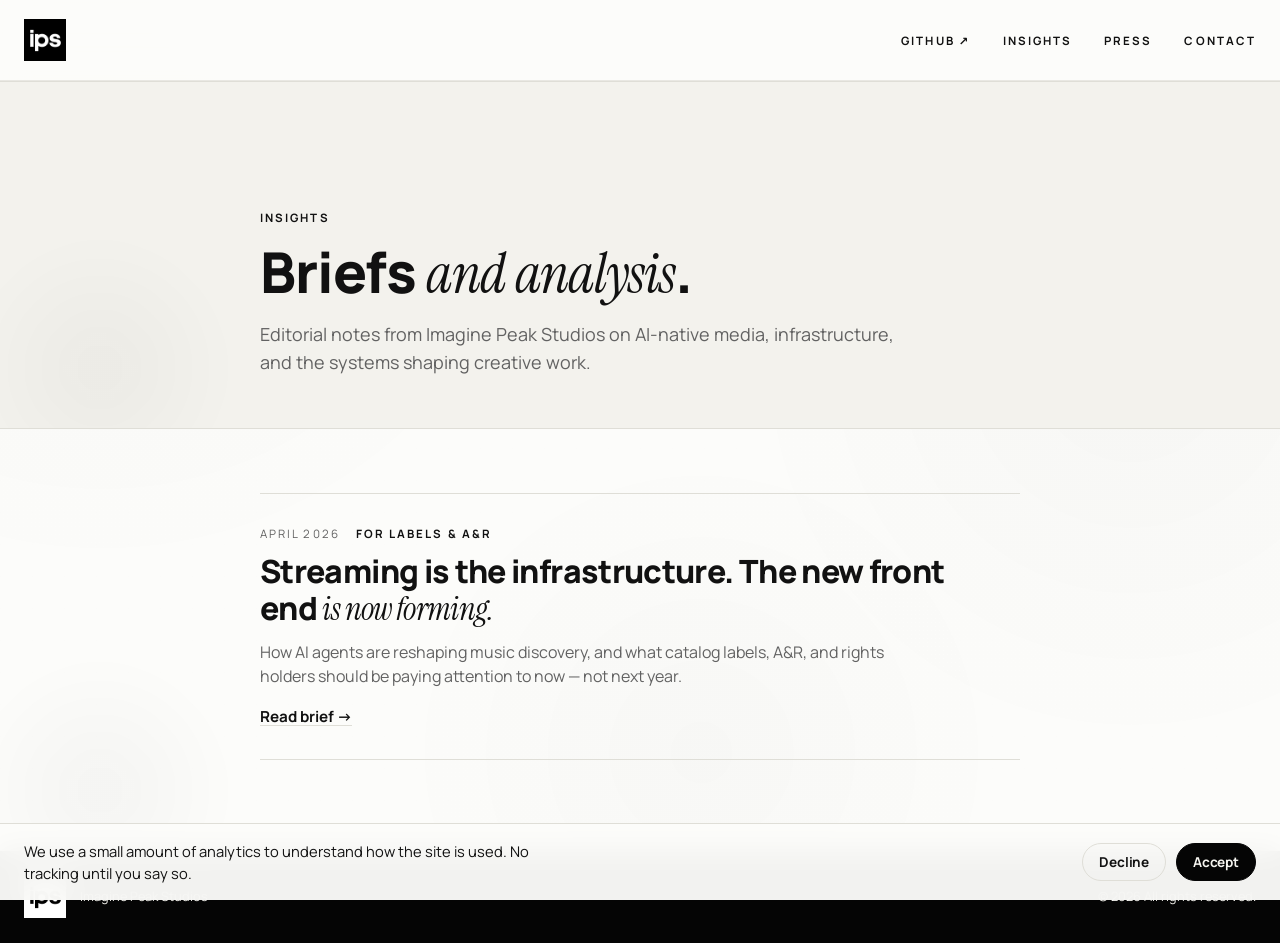
==== insights/index.html @ 0b04e063 "Add homepage sub-footer teaser; harden arrow glyphs for iOS Safari - New `.sub-footer` on index.html" ====
<!DOCTYPE html>
<html lang="en" class="no-js">
  <head>
    <meta charset="UTF-8" />
    <meta name="viewport" content="width=device-width, initial-scale=1.0" />
    <title>Insights — Briefs and analysis · Imagine Peak Studios</title>
    <meta
      name="description"
      content="Editorial notes from Imagine Peak Studios on AI-native media, infrastructure, and the systems shaping creative work."
    />
    <meta name="author" content="Imagine Peak Studios" />
    <meta name="robots" content="index, follow" />
    <link rel="canonical" href="https://imaginepeakstudios.com/insights/" />

    <meta property="og:type" content="website" />
    <meta property="og:site_name" content="Imagine Peak Studios" />
    <meta property="og:title" content="Insights — Briefs and analysis · Imagine Peak Studios" />
    <meta property="og:description" content="Editorial notes from Imagine Peak Studios on AI-native media, infrastructure, and the systems shaping creative work." />
    <meta property="og:url" content="https://imaginepeakstudios.com/insights/" />
    <meta property="og:image" content="https://imaginepeakstudios.com/imagine_peak_studios_og.jpg" />
    <meta property="og:image:width" content="1200" />
    <meta property="og:image:height" content="630" />

    <meta name="twitter:card" content="summary_large_image" />
    <meta name="twitter:title" content="Insights — Briefs and analysis · Imagine Peak Studios" />
    <meta name="twitter:description" content="Editorial briefs and analysis from Imagine Peak Studios." />
    <meta name="twitter:image" content="https://imaginepeakstudios.com/imagine_peak_studios_og.jpg" />
    <meta name="theme-color" content="#050505" />

    <!-- Google tag (gtag.js) with Consent Mode v2 — mirrors main site -->
    <script>
      window.dataLayer = window.dataLayer || [];
      function gtag(){dataLayer.push(arguments);}
      var ipsConsent = null;
      try { ipsConsent = localStorage.getItem('ips-consent'); } catch (e) {}
      gtag('consent', 'default', {
        ad_storage: ipsConsent === 'granted' ? 'granted' : 'denied',
        ad_user_data: ipsConsent === 'granted' ? 'granted' : 'denied',
        ad_personalization: ipsConsent === 'granted' ? 'granted' : 'denied',
        analytics_storage: ipsConsent === 'granted' ? 'granted' : 'denied',
        functionality_storage: 'granted',
        personalization_storage: ipsConsent === 'granted' ? 'granted' : 'denied',
        security_storage: 'granted'
      });
      gtag('js', new Date());
      gtag('config', 'G-YC7JVM7M4E');
    </script>
    <script async src="https://www.googletagmanager.com/gtag/js?id=G-YC7JVM7M4E"></script>

    <link rel="icon" type="image/png" sizes="32x32" href="/favicon-32x32.png" />
    <link rel="icon" type="image/png" sizes="16x16" href="/favicon-16x16.png" />
    <link rel="apple-touch-icon" sizes="180x180" href="/apple-touch-icon.png" />

    <link rel="preconnect" href="https://fonts.googleapis.com" />
    <link rel="preconnect" href="https://fonts.gstatic.com" crossorigin />
    <link
      href="https://fonts.googleapis.com/css2?family=Manrope:wght@500;700;800&family=Instrument+Serif:ital@1&display=swap"
      rel="stylesheet"
    />
    <link rel="stylesheet" href="/styles.css" />

    <script>document.documentElement.classList.remove("no-js");</script>

    <style>
      /* Insights index — editorial card list */
      .insights-hero {
        padding-top: clamp(5rem, 10vw, 8rem);
        padding-bottom: clamp(2rem, 4vw, 3.5rem);
        background: var(--bg-soft, #f3f2ed);
      }
      .insights-hero .eyebrow { margin-bottom: 1rem; }
      .insights-title {
        font-family: 'Manrope', system-ui, sans-serif !important;
        font-weight: 800;
        font-size: clamp(2.2rem, 4.4vw, 3.6rem);
        line-height: 1.1;
        letter-spacing: -0.02em;
        color: var(--text, #111111);
        margin: 0 0 1rem;
        max-width: none;
      }
      .insights-title em {
        font-family: 'Instrument Serif', Georgia, serif;
        font-style: italic;
        font-weight: 400;
      }
      .insights-deck {
        font-family: 'Manrope', system-ui, sans-serif;
        font-size: 1.125rem;
        line-height: 1.55;
        color: var(--muted, #626262);
        max-width: 60ch;
        margin: 0;
      }

      .insights-list {
        padding-top: clamp(3rem, 5vw, 5rem);
        padding-bottom: clamp(4rem, 7vw, 6rem);
      }

      .brief-card {
        display: block;
        text-decoration: none;
        color: inherit;
        padding: 2rem 0;
        border-top: 1px solid var(--rule, #dfded7);
        transition: opacity 0.2s ease;
      }
      .brief-card:last-child { border-bottom: 1px solid var(--rule, #dfded7); }

      @media (hover: hover) and (pointer: fine) {
        .brief-card:hover { opacity: 0.7; }
        .brief-card:hover .brief-card-cta { text-decoration-color: currentColor; }
      }

      .brief-card-meta {
        display: flex;
        gap: 1rem;
        font-size: 0.72rem;
        text-transform: uppercase;
        letter-spacing: 0.18em;
        color: var(--muted, #626262);
        margin-bottom: 0.75rem;
      }
      .brief-card-meta .tag {
        color: var(--text, #111111);
        font-weight: 700;
      }
      .brief-card-headline {
        font-family: 'Manrope', system-ui, sans-serif;
        font-weight: 800;
        font-size: clamp(1.5rem, 2.6vw, 2rem);
        line-height: 1.15;
        letter-spacing: -0.02em;
        color: var(--text, #111111);
        margin: 0 0 0.75rem;
        max-width: 32ch;
      }
      .brief-card-headline em {
        font-family: 'Instrument Serif', Georgia, serif;
        font-style: italic;
        font-weight: 400;
      }
      .brief-card-deck {
        font-family: 'Manrope', system-ui, sans-serif;
        font-size: 1rem;
        line-height: 1.55;
        color: var(--muted, #626262);
        max-width: 64ch;
        margin: 0 0 1rem;
      }
      .brief-card-cta {
        font-family: 'Manrope', system-ui, sans-serif;
        font-size: 0.95rem;
        font-weight: 700;
        color: var(--text, #111111);
        text-decoration: underline;
        text-underline-offset: 3px;
        text-decoration-color: var(--rule, #dfded7);
        transition: text-decoration-color 0.2s ease;
      }

      @media (max-width: 720px) {
        .brief-card-meta { flex-wrap: wrap; gap: 0.5rem 1rem; }
      }
    </style>
  </head>
  <body>
    <a class="skip-link" href="#main">Skip to main content</a>

    <header class="site-header">
      <div class="shell header-shell">
        <a class="brand-mark" href="/" aria-label="Imagine Peak Studios home">
          <img
            src="/imagine_peak_studios_icon_800x800.png"
            alt="Imagine Peak Studios"
            width="42"
            height="42"
            decoding="async"
          />
        </a>
        <button
          class="nav-toggle"
          type="button"
          aria-expanded="false"
          aria-controls="site-nav"
          aria-label="Open menu"
        >
          <span class="nav-toggle-bars" aria-hidden="true">
            <span></span>
            <span></span>
            <span></span>
          </span>
        </button>
        <nav id="site-nav" class="site-nav" aria-label="Primary">
          <a href="https://github.com/imaginepeakstudios" target="_blank" rel="noopener noreferrer">GitHub <span class="arrow-glyph" aria-hidden="true">↗&#xFE0E;</span></a>
          <a href="/insights/">Insights</a>
          <a href="/press/">Press</a>
          <a href="/#contact">Contact</a>
        </nav>
      </div>
    </header>
    <div class="nav-backdrop" hidden></div>

    <main id="main">
      <section class="section insights-hero ambient-section">
        <div class="shell reading-shell">
          <div class="eyebrow">Insights</div>
          <h1 class="insights-title">Briefs <em>and analysis</em>.</h1>
          <p class="insights-deck">
            Editorial notes from Imagine Peak Studios on AI-native media, infrastructure, and the systems shaping creative work.
          </p>
        </div>
      </section>

      <section class="section insights-list ambient-section">
        <div class="shell reading-shell">

          <a class="brief-card" href="/insights/labels-ai-discovery">
            <div class="brief-card-meta">
              <span>April 2026</span>
              <span class="tag">For Labels &amp; A&amp;R</span>
            </div>
            <h2 class="brief-card-headline">Streaming is the infrastructure. The new front end <em>is now forming.</em></h2>
            <p class="brief-card-deck">
              How AI agents are reshaping music discovery, and what catalog labels, A&amp;R, and rights holders should be paying attention to now — not next year.
            </p>
            <span class="brief-card-cta">Read brief →</span>
          </a>

        </div>
      </section>
    </main>

    <footer class="site-footer">
      <div class="shell footer-shell">
        <a class="footer-brand" href="/" aria-label="Imagine Peak Studios home">
          <img
            class="footer-icon"
            src="/imagine_peak_studios_icon_800x800.png"
            alt=""
            width="42"
            height="42"
            loading="lazy"
            decoding="async"
          />
          <p>Imagine Peak Studios</p>
        </a>
        <p class="footer-meta"><small>&copy; 2026 All rights reserved.</small></p>
      </div>
    </footer>

    <aside class="consent-banner" id="consent-banner" role="dialog" aria-live="polite" aria-label="Privacy preferences" hidden>
      <div class="shell consent-shell">
        <p class="consent-copy">We use a small amount of analytics to understand how the site is used. No tracking until you say so.</p>
        <div class="consent-actions">
          <button type="button" class="consent-btn consent-decline" data-consent="denied">Decline</button>
          <button type="button" class="consent-btn consent-accept" data-consent="granted">Accept</button>
        </div>
      </div>
    </aside>

    <script src="/script.js"></script>
  </body>
</html>
---- styles.css ----
:root {
  color-scheme: light;
  --bg: #fcfcfa;
  --bg-soft: #f3f2ed;
  --text: #111111;
  --muted: #626262;
  --rule: #dfded7;
  --ink: #050505;
  --light-ink: #f5f4ef;
  --light-muted: rgba(245, 244, 239, 0.72);
  --light-rule: rgba(245, 244, 239, 0.18);
  --container: 1280px;
  --reading: 760px;
  --section-space: 8rem;
  --display: clamp(4.4rem, 9vw, 8.25rem);
  --h2: clamp(2rem, 4vw, 3.4rem);
  --h3: clamp(1.4rem, 2vw, 1.9rem);
  --body: 1.125rem;
  --meta: 0.72rem;
  --focus-ring: 2px solid #1d8fd3;
  --focus-ring-light: 2px solid #99e8f4;
}

.skip-link {
  position: absolute;
  top: -40px;
  left: 12px;
  z-index: 100;
  padding: 10px 16px;
  background: var(--ink);
  color: var(--light-ink);
  font-family: "Manrope", sans-serif;
  font-weight: 700;
  font-size: 0.85rem;
  letter-spacing: 0.05em;
  text-decoration: none;
  border-radius: 6px;
  transition: top 120ms ease;
}

.skip-link:focus {
  top: 12px;
  outline: var(--focus-ring-light);
  outline-offset: 2px;
}

.no-js .reveal-section {
  opacity: 1;
  transform: none;
}

.no-js .motion-up {
  opacity: 1;
  transform: none;
  animation: none;
}

:focus-visible {
  outline: var(--focus-ring);
  outline-offset: 3px;
  border-radius: 2px;
}

.hero :focus-visible,
.site-footer :focus-visible {
  outline: var(--focus-ring-light);
}

*,
*::before,
*::after {
  box-sizing: border-box;
}

html {
  scroll-behavior: smooth;
}

body {
  margin: 0;
  background: var(--bg);
  color: var(--text);
  font-family: "Manrope", sans-serif;
  text-rendering: optimizeLegibility;
  /* Sticky footer — push .site-footer to viewport bottom when content is short */
  min-height: 100vh;
  display: flex;
  flex-direction: column;
}

body > main {
  flex: 1 0 auto;
}

body > .site-footer {
  flex-shrink: 0;
}

/* Footer brand becomes a home link on all pages */
a.footer-brand {
  text-decoration: none;
  color: inherit;
  cursor: pointer;
  transition: opacity 0.2s ease;
}

@media (hover: hover) and (pointer: fine) {
  a.footer-brand:hover {
    opacity: 0.7;
  }
}

body::before {
  content: "";
  position: fixed;
  inset: 0;
  background-image:
    linear-gradient(rgba(17, 17, 17, 0.018) 1px, transparent 1px),
    linear-gradient(90deg, rgba(17, 17, 17, 0.018) 1px, transparent 1px);
  background-size: 32px 32px;
  opacity: 0.18;
  pointer-events: none;
  z-index: -1;
}

body::after {
  content: "";
  position: fixed;
  inset: -10%;
  background:
    radial-gradient(circle at 15% 18%, rgba(17, 17, 17, 0.03), transparent 30%),
    radial-gradient(circle at 82% 42%, rgba(17, 17, 17, 0.025), transparent 28%),
    radial-gradient(circle at 54% 78%, rgba(17, 17, 17, 0.02), transparent 26%);
  pointer-events: none;
  z-index: -1;
  animation: ambientFloat 18s ease-in-out infinite alternate;
  animation-play-state: var(--ambient-play-state, running);
}

img {
  display: block;
  max-width: 100%;
}

a {
  color: inherit;
  text-decoration: none;
}

.shell {
  width: min(calc(100% - 48px), var(--container));
  margin: 0 auto;
}

.reading-shell {
  width: min(calc(100% - 48px), var(--reading));
}

.site-header,
.site-footer,
.section,
.hero {
  position: relative;
}

.site-header {
  background: rgba(252, 252, 250, 0.92);
  backdrop-filter: blur(14px);
  -webkit-backdrop-filter: blur(14px);
  border-bottom: 1px solid rgba(223, 222, 215, 0.65);
  position: sticky;
  top: 0;
  z-index: 20;
}

.header-shell,
.footer-shell {
  display: flex;
  align-items: center;
  justify-content: space-between;
}

.header-shell {
  min-height: 80px;
}

.brand-mark img,
.footer-icon {
  width: 42px;
  height: 42px;
  object-fit: contain;
}

.footer-brand {
  display: flex;
  align-items: center;
  gap: 0.9rem;
}

.site-nav {
  display: flex;
  gap: 2rem;
}

.nav-toggle {
  display: none;
  width: 44px;
  height: 44px;
  padding: 0;
  margin: 0;
  background: transparent;
  border: 1px solid transparent;
  border-radius: 10px;
  cursor: pointer;
  align-items: center;
  justify-content: center;
  color: var(--text);
  transition: border-color 180ms ease, background 180ms ease;
}

.nav-toggle:hover {
  border-color: rgba(17, 17, 17, 0.12);
  background: rgba(17, 17, 17, 0.04);
}

.nav-toggle-bars {
  position: relative;
  display: inline-block;
  width: 22px;
  height: 14px;
}

.nav-toggle-bars span {
  position: absolute;
  left: 0;
  right: 0;
  height: 2px;
  background: currentColor;
  border-radius: 1px;
  transition: transform 220ms cubic-bezier(0.22, 1, 0.36, 1), opacity 180ms ease, top 220ms cubic-bezier(0.22, 1, 0.36, 1);
}

.nav-toggle-bars span:nth-child(1) { top: 0; }
.nav-toggle-bars span:nth-child(2) { top: 6px; }
.nav-toggle-bars span:nth-child(3) { top: 12px; }

.nav-toggle[aria-expanded="true"] .nav-toggle-bars span:nth-child(1) {
  top: 6px;
  transform: rotate(45deg);
}

.nav-toggle[aria-expanded="true"] .nav-toggle-bars span:nth-child(2) {
  opacity: 0;
}

.nav-toggle[aria-expanded="true"] .nav-toggle-bars span:nth-child(3) {
  top: 6px;
  transform: rotate(-45deg);
}

.nav-backdrop {
  position: fixed;
  inset: 0;
  background: rgba(5, 5, 5, 0.42);
  backdrop-filter: blur(4px);
  -webkit-backdrop-filter: blur(4px);
  opacity: 0;
  pointer-events: none;
  z-index: 18;
  transition: opacity 260ms ease;
}

.nav-backdrop.is-visible {
  opacity: 1;
  pointer-events: auto;
}

body.nav-open {
  overflow: hidden;
}

.site-nav a,
.eyebrow,
.project-meta {
  font-size: var(--meta);
  font-weight: 700;
  letter-spacing: 0.18em;
  text-transform: uppercase;
}

.site-nav a {
  position: relative;
}

.site-nav a::after,
.text-link::after {
  content: "";
  position: absolute;
  left: 0;
  bottom: -0.3rem;
  width: 100%;
  height: 1px;
  background: currentColor;
  transform: scaleX(0);
  transform-origin: left;
  transition: transform 180ms ease;
}

.site-nav a:hover::after,
.text-link:hover::after {
  transform: scaleX(1);
}

.hero {
  padding: 8.5rem 0 6rem;
  background: var(--ink);
  color: var(--light-ink);
  overflow: hidden;
}

.hero::before {
  content: "";
  position: absolute;
  inset: 0;
  background:
    radial-gradient(circle at top right, rgba(255, 255, 255, 0.11), transparent 34%),
    radial-gradient(circle at 16% 72%, rgba(255, 255, 255, 0.06), transparent 26%),
    linear-gradient(180deg, rgba(255, 255, 255, 0.02), transparent 45%);
  pointer-events: none;
  animation: heroGlow 12s ease-in-out infinite alternate;
  animation-play-state: var(--ambient-play-state, running);
}

.hero::after {
  content: none;
}

.hero-shell {
  display: grid;
  gap: 2rem;
  position: relative;
  z-index: 1;
}

.hero-grid {
  display: grid;
  grid-template-columns: minmax(0, 1.7fr) minmax(300px, 0.62fr);
  gap: 3.25rem;
  align-items: center;
  min-height: 60vh;
}

h1,
h2,
h3,
p {
  margin: 0;
}

h1,
h2,
h3 {
  color: var(--text);
}

.hero h1,
.hero .eyebrow,
.hero .hero-note,
.hero .text-link {
  color: var(--light-ink);
}

.hero h1,
.hero-copy p,
.hero-signals span,
.hero .text-link {
  font-family: "Manrope", sans-serif;
}

h1 {
  font-size: var(--display);
  line-height: 0.9;
  letter-spacing: -0.072em;
  font-weight: 800;
  max-width: 10ch;
  text-wrap: balance;
}

h2 {
  font-size: var(--h2);
  line-height: 0.98;
  letter-spacing: -0.045em;
  font-weight: 700;
  max-width: 14ch;
}

h3 {
  font-size: var(--h3);
  line-height: 1.02;
  letter-spacing: -0.03em;
  font-weight: 700;
}

p {
  font-size: var(--body);
  line-height: 1.75;
  color: var(--muted);
}

.hero p {
  color: var(--light-muted);
}

.hero-copy p {
  font-size: clamp(0.98rem, 1.18vw, 1.08rem);
  font-weight: 500;
  line-height: 1.8;
  max-width: 18rem;
  color: rgba(245, 244, 239, 0.74);
}

.hero-intro-detail {
  margin-top: -0.35rem;
  color: rgba(245, 244, 239, 0.62);
}

.hero-copy {
  display: grid;
  gap: 1.15rem;
  max-width: 24rem;
  justify-self: end;
  width: min(100%, 21rem);
  padding: 3rem 2.2rem 3rem 1.8rem;
  min-height: 30rem;
  align-content: end;
  position: relative;
  z-index: 2;
  border: 1px solid rgba(245, 244, 239, 0.14);
  border-radius: 36px;
  background:
    linear-gradient(180deg, rgba(255, 255, 255, 0.045), rgba(255, 255, 255, 0.02)),
    rgba(255, 255, 255, 0.03);
  backdrop-filter: blur(14px);
  -webkit-backdrop-filter: blur(14px);
  box-shadow:
    inset 0 1px 0 rgba(255, 255, 255, 0.05),
    inset 0 -24px 48px rgba(0, 0, 0, 0.12),
    0 18px 60px rgba(0, 0, 0, 0.18);
  transform: translateZ(0);
}

.hero-signals {
  display: flex;
  flex-wrap: wrap;
  gap: 0.7rem;
  margin-top: 0.5rem;
}

.hero-signals span {
  display: inline-flex;
  align-items: center;
  min-height: 30px;
  padding: 0 0.8rem;
  border: 1px solid rgba(245, 244, 239, 0.18);
  border-radius: 999px;
  font-size: 0.62rem;
  letter-spacing: 0.18em;
  text-transform: uppercase;
  color: var(--light-ink);
}

.hero-note {
  font-family: "Instrument Serif", serif;
  font-size: clamp(1.55rem, 2.3vw, 2.1rem);
  line-height: 1;
  letter-spacing: -0.02em;
  color: var(--text);
  max-width: 13ch;
}

.text-link {
  position: relative;
  display: inline-block;
  width: fit-content;
  margin-top: 1rem;
  color: var(--text);
  font-weight: 700;
  letter-spacing: -0.02em;
  font-size: 1.18rem;
}

.hero-headline {
  display: grid;
  gap: 1.35rem;
  align-content: start;
}

.hero-subhead {
  font-family: "Manrope", sans-serif;
  font-size: clamp(1.05rem, 1.6vw, 1.35rem);
  line-height: 1.55;
  font-weight: 500;
  color: rgba(245, 244, 239, 0.82);
  max-width: 38ch;
  letter-spacing: -0.01em;
}

.primary-cta {
  display: inline-flex;
  align-items: center;
  gap: 0.55rem;
  margin-top: 1rem;
  padding: 0.95rem 1.4rem;
  background: var(--light-ink);
  color: var(--ink);
  font-family: "Manrope", sans-serif;
  font-weight: 700;
  font-size: 1rem;
  letter-spacing: -0.01em;
  border-radius: 999px;
  border: 1px solid rgba(245, 244, 239, 0.22);
  transition:
    transform 180ms ease,
    background 180ms ease,
    color 180ms ease,
    box-shadow 180ms ease;
  width: fit-content;
}

.primary-cta span {
  transition: transform 180ms ease;
}

.primary-cta:hover,
.primary-cta:focus-visible {
  transform: translateY(-1px);
  box-shadow: 0 12px 28px rgba(0, 0, 0, 0.18);
}

.primary-cta:hover span,
.primary-cta:focus-visible span {
  transform: translateX(3px);
}

.primary-cta-light {
  background: var(--ink);
  color: var(--light-ink);
  border: 1px solid rgba(17, 17, 17, 0.14);
  margin-top: 1.25rem;
  font-size: 1.05rem;
}

.primary-cta-light:hover,
.primary-cta-light:focus-visible {
  box-shadow: 0 14px 34px rgba(17, 17, 17, 0.18);
}

.section {
  padding: var(--section-space) 0;
  border-top: 1px solid var(--rule);
}

.ambient-section {
  overflow: clip;
}

.reveal-section {
  opacity: 0;
  transform: translateY(34px);
  transition:
    opacity 720ms cubic-bezier(0.22, 1, 0.36, 1),
    transform 720ms cubic-bezier(0.22, 1, 0.36, 1);
}

.reveal-section.is-visible {
  opacity: 1;
  transform: translateY(0);
}

.ambient-section::before {
  content: "";
  position: absolute;
  inset: auto auto -80px -40px;
  width: 280px;
  height: 280px;
  border-radius: 50%;
  background: radial-gradient(circle, rgba(17, 17, 17, 0.03), transparent 68%);
  pointer-events: none;
  filter: blur(12px);
}

.section-head {
  display: grid;
  gap: 1rem;
  margin-bottom: 3rem;
}

.services .section-head {
  position: relative;
}

.intro {
  border-top: 1px solid var(--rule);
  background:
    linear-gradient(180deg, rgba(255, 255, 255, 0.35), rgba(243, 242, 237, 0.55)),
    var(--bg);
}

.intro-rule {
  width: 1px;
  height: 84px;
  margin: 0 0 1.5rem;
  background: linear-gradient(to bottom, var(--text), transparent);
}

.intro .reading-shell {
  position: relative;
}

.intro-watermark {
  position: absolute;
  right: -1.5rem;
  top: 2.25rem;
  font-size: clamp(4.75rem, 12vw, 8.5rem);
  line-height: 0.8;
  letter-spacing: -0.08em;
  font-weight: 800;
  color: rgba(17, 17, 17, 0.05);
  pointer-events: none;
}

.intro h2,
.intro p + p,
.contact h2,
.contact p + .text-link {
  margin-top: 1.5rem;
}

.intro h2 {
  max-width: 12ch;
}

.intro-lead {
  font-size: clamp(1.18rem, 1.6vw, 1.42rem);
  line-height: 1.72;
  color: var(--text);
  max-width: 31rem;
}

.intro-support {
  max-width: 28rem;
  color: rgba(17, 17, 17, 0.66);
}

.service-grid,
.credibility-grid {
  display: grid;
  grid-template-columns: repeat(3, minmax(0, 1fr));
  gap: 2rem;
  align-items: start;
}

.projects .shell,
.credibility .shell {
  position: relative;
}

.service-item {
  display: grid;
  row-gap: 0.45rem;
  padding-top: 1.5rem;
  transform: translateZ(0);
  grid-template-rows: auto auto 1fr;
}

.service-item h3 {
  min-height: auto;
  max-width: 12ch;
  display: flex;
  align-items: flex-start;
  margin: 0;
  line-height: 1.05;
  padding-top: 0.7rem;
}

.service-item:nth-child(2) h3,
.service-item:nth-child(3) h3 {
  max-width: none;
}

@media (min-width: 1180px) {
  .service-item:nth-child(2) h3,
  .service-item:nth-child(3) h3 {
    white-space: nowrap;
  }
}

.service-accent {
  width: 100%;
  height: 76px;
  border-radius: 20px;
  border: 1px solid rgba(17, 17, 17, 0.08);
  background-color: #e7e7e7;
  box-shadow: 0 12px 32px rgba(17, 17, 17, 0.045);
}

.service-accent-lines {
  background-image: repeating-linear-gradient(
    90deg,
    rgba(17, 17, 17, 0.09) 0,
    rgba(17, 17, 17, 0.09) 1px,
    transparent 1px,
    transparent 20px
  );
}

.service-accent-wave {
  background:
    radial-gradient(circle at 14% 50%, rgba(17, 17, 17, 0.13) 0 2px, transparent 3px),
    radial-gradient(circle at 30% 50%, rgba(17, 17, 17, 0.12) 0 6px, transparent 7px),
    radial-gradient(circle at 50% 50%, rgba(17, 17, 17, 0.11) 0 11px, transparent 12px),
    radial-gradient(circle at 72% 50%, rgba(17, 17, 17, 0.1) 0 17px, transparent 18px),
    radial-gradient(circle at 90% 50%, rgba(17, 17, 17, 0.09) 0 24px, transparent 25px);
  background-color: #e7e7e7;
}

.service-accent-grid {
  background-image:
    radial-gradient(circle at 20% 32%, rgba(17, 17, 17, 0.11) 0 2px, transparent 3px),
    radial-gradient(circle at 46% 56%, rgba(17, 17, 17, 0.1) 0 2px, transparent 3px),
    radial-gradient(circle at 74% 38%, rgba(17, 17, 17, 0.1) 0 2px, transparent 3px),
    linear-gradient(35deg, transparent 33.2%, rgba(17, 17, 17, 0.08) 33.5%, rgba(17, 17, 17, 0.08) 34.2%, transparent 34.5%),
    linear-gradient(145deg, transparent 50.4%, rgba(17, 17, 17, 0.075) 50.8%, rgba(17, 17, 17, 0.075) 51.4%, transparent 51.8%),
    linear-gradient(rgba(17, 17, 17, 0.09) 1px, transparent 1px),
    linear-gradient(90deg, rgba(17, 17, 17, 0.09) 1px, transparent 1px);
  background-size: auto, auto, auto, 100% 100%, 100% 100%, 16px 16px, 16px 16px;
  background-color: #e7e7e7;
}

.project-list {
  display: grid;
}

.project-feature {
  display: grid;
  grid-template-columns: minmax(0, 1fr) 280px;
  gap: 1.25rem 3rem;
  padding: 2.2rem 0;
  border-top: 1px solid var(--rule);
  align-items: center;
}


.project-content {
  grid-column: 1;
  display: grid;
  gap: 0.85rem;
  align-content: center;
  max-width: 48rem;
  align-self: center;
}

.project-link,
.project-visit {
  width: fit-content;
}

.project-link {
  text-decoration: none;
}

.project-visit {
  color: var(--text);
  font-size: 0.95rem;
  font-weight: 700;
  letter-spacing: -0.01em;
  text-decoration: underline;
  text-underline-offset: 0.16em;
  text-decoration-thickness: 1px;
}

.feature-primary h3 {
  font-size: clamp(2.4rem, 5vw, 4.2rem);
}

.feature-primary p,
.method-copy p {
  max-width: 44rem;
}

.project-visual {
  grid-column: 2;
  grid-row: 1 / -1;
  width: 100%;
  max-width: 280px;
  min-height: 200px;
  border-radius: 24px;
  border: 1px solid rgba(17, 17, 17, 0.08);
  box-shadow: 0 10px 30px rgba(17, 17, 17, 0.05);
  justify-self: center;
  align-self: center;
}

.project-showcase-frame {
  display: flex;
  align-items: center;
  justify-content: center;
  padding: 1.5rem;
  background: rgba(255, 255, 255, 0.8);
}

.project-mark {
  display: block;
  width: auto;
  max-width: 78%;
  max-height: 118px;
  object-fit: contain;
  filter: grayscale(100%) contrast(1.08);
}

.credibility {
  background: var(--bg-soft);
}

.credibility-grid {
  grid-template-columns: repeat(2, minmax(0, 1fr));
}

.credibility-grid p {
  color: var(--text);
  padding-top: 1.25rem;
  border-top: 1px solid rgba(17, 17, 17, 0.12);
}

.credibility-note {
  display: flex;
  flex-wrap: wrap;
  gap: 0.7rem;
  margin: 0 0 2rem;
}

.credibility-note span {
  display: inline-flex;
  align-items: center;
  min-height: 38px;
  padding: 0 1rem;
  border: 1px solid rgba(17, 17, 17, 0.1);
  border-radius: 999px;
  background: rgba(255, 255, 255, 0.62);
  color: rgba(17, 17, 17, 0.88);
  font-size: 0.82rem;
  font-weight: 700;
  letter-spacing: 0.08em;
  text-transform: uppercase;
}

.method-grid {
  display: grid;
  grid-template-columns: minmax(0, 0.9fr) minmax(0, 1.1fr);
  gap: 3rem;
  align-items: start;
}

.method-copy {
  display: grid;
  gap: 1.25rem;
}

.method-panel {
  display: flex;
  flex-wrap: wrap;
  gap: 0.75rem;
  padding: 1.25rem;
  margin-bottom: 0.75rem;
  border-radius: 30px;
  background:
    linear-gradient(180deg, rgba(18, 18, 18, 0.98), rgba(10, 10, 10, 0.98));
  border: 1px solid rgba(17, 17, 17, 0.16);
  box-shadow:
    inset 0 1px 0 rgba(255, 255, 255, 0.04),
    0 18px 44px rgba(17, 17, 17, 0.14);
}

.method-panel span {
  display: inline-flex;
  align-items: center;
  min-height: 38px;
  padding: 0 1rem;
  border: 1px solid rgba(245, 244, 239, 0.1);
  border-radius: 14px;
  background: rgba(255, 255, 255, 0.04);
  box-shadow: inset 0 1px 0 rgba(255, 255, 255, 0.03);
  color: var(--light-ink);
  font-size: 0.85rem;
  font-weight: 600;
  letter-spacing: 0.02em;
}

.contact .text-link {
  font-size: 1.1rem;
}

.contact-aside {
  margin-top: 1.75rem;
  color: var(--muted);
  font-size: 0.95rem;
  letter-spacing: 0.01em;
}

.contact-aside .text-link {
  margin-top: 0;
  font-size: inherit;
  font-weight: 700;
  color: var(--text);
}

.contact {
  background:
    linear-gradient(180deg, rgba(255, 255, 255, 0), rgba(243, 242, 237, 0.75)),
    var(--bg);
}

.contact .reading-shell {
  position: relative;
}

.contact-orbit {
  position: absolute;
  right: -40px;
  bottom: -12px;
  width: 180px;
  height: 180px;
  border-radius: 50%;
  border: 1px solid rgba(17, 17, 17, 0.08);
}

.contact-orbit::before,
.contact-orbit::after {
  content: "";
  position: absolute;
  border-radius: 50%;
  border: 1px solid rgba(17, 17, 17, 0.08);
  inset: 18px;
}

.contact-orbit::after {
  inset: 42px;
}

.sub-footer {
  background: var(--bg-soft);
  border-top: 1px solid var(--rule);
}

.sub-footer-shell {
  display: grid;
  grid-template-columns: repeat(3, auto);
  justify-content: center;
  gap: 13rem;
  align-items: center;
  min-height: 184px;
  padding-top: 1.75rem;
  padding-bottom: 1.75rem;
}

.sub-footer-link {
  display: flex;
  flex-direction: column;
  gap: 0.45rem;
  text-decoration: none;
  color: var(--text);
  border-left: 1px solid var(--rule);
  padding: 0.25rem 0 0.25rem 1.25rem;
  transition: color 0.2s ease, border-color 0.2s ease, transform 0.2s ease;
}

.sub-footer-link:hover {
  color: var(--ink);
  border-left-color: var(--ink);
  transform: translateX(2px);
}

.sub-footer-eyebrow {
  font-size: var(--meta);
  font-weight: 700;
  letter-spacing: 0.18em;
  text-transform: uppercase;
  color: var(--muted);
}

.sub-footer-title {
  font-size: 1.35rem;
  font-weight: 800;
  letter-spacing: -0.01em;
}

.arrow-glyph {
  font-variant-emoji: text;
  font-family: "Manrope", system-ui, -apple-system, "Segoe UI Symbol", sans-serif;
  display: inline-block;
}

.site-footer {
  border-top: 1px solid var(--rule);
  background: var(--ink);
}

.footer-shell {
  min-height: 92px;
}

.footer-shell p {
  color: var(--light-ink);
  font-size: 0.8rem;
}

.site-footer .footer-icon {
  filter: invert(1) grayscale(1) contrast(1.05);
}

.footer-meta {
  color: var(--light-muted);
}

.footer-meta small {
  font-size: inherit;
}

.consent-banner {
  position: fixed;
  left: 0;
  right: 0;
  bottom: 0;
  z-index: 30;
  background: rgba(252, 252, 250, 0.96);
  backdrop-filter: blur(14px);
  -webkit-backdrop-filter: blur(14px);
  border-top: 1px solid var(--rule);
  opacity: 0;
  transform: translateY(8px);
  transition: opacity 220ms ease, transform 220ms ease;
}

.consent-banner.is-visible {
  opacity: 1;
  transform: translateY(0);
}

.consent-shell {
  display: flex;
  align-items: center;
  justify-content: space-between;
  gap: 1.5rem;
  padding: 1rem 0;
}

.consent-copy {
  margin: 0;
  color: var(--text);
  font-size: 0.92rem;
  line-height: 1.5;
  max-width: 60ch;
}

.consent-actions {
  display: inline-flex;
  align-items: center;
  gap: 0.6rem;
  flex-shrink: 0;
}

.consent-btn {
  appearance: none;
  border: 1px solid var(--rule);
  background: transparent;
  color: var(--text);
  font-family: "Manrope", sans-serif;
  font-weight: 700;
  font-size: 0.85rem;
  letter-spacing: -0.01em;
  padding: 0.55rem 1rem;
  border-radius: 999px;
  cursor: pointer;
  transition: background 180ms ease, color 180ms ease, border-color 180ms ease;
}

.consent-btn:hover,
.consent-btn:focus-visible {
  border-color: var(--text);
}

.consent-accept {
  background: var(--ink);
  color: var(--light-ink);
  border-color: var(--ink);
}

.consent-accept:hover,
.consent-accept:focus-visible {
  background: var(--text);
  border-color: var(--text);
  color: var(--light-ink);
}

.motion-up {
  opacity: 0;
  transform: translateY(22px);
  animation: fadeUp 900ms cubic-bezier(0.22, 1, 0.36, 1) forwards;
}

.motion-1 {
  animation-delay: 120ms;
}

.motion-2 {
  animation-delay: 260ms;
}

@keyframes fadeUp {
  to {
    opacity: 1;
    transform: translateY(0);
  }
}

@keyframes heroGlow {
  0% {
    opacity: 0.82;
    transform: scale(1) translate3d(0, 0, 0);
  }
  100% {
    opacity: 1;
    transform: scale(1.03) translate3d(-1.5%, 1%, 0);
  }
}

@keyframes ambientFloat {
  0% {
    transform: translate3d(0, 0, 0) scale(1);
  }
  100% {
    transform: translate3d(1.2%, -1.2%, 0) scale(1.03);
  }
}

@media (max-width: 900px) {
  :root {
    --section-space: 6rem;
  }

  .hero {
    padding-top: 6rem;
  }

  .hero-grid,
  .method-grid,
  .service-grid,
  .credibility-grid,
  .project-feature {
    grid-template-columns: 1fr;
  }

  .hero-copy {
    justify-self: start;
    max-width: 30rem;
    width: min(100%, 19.5rem);
    min-height: auto;
    padding: 2rem 1.6rem 1.8rem;
    border: 1px solid rgba(245, 244, 239, 0.14);
    border-radius: 28px;
    background: rgba(255, 255, 255, 0.03);
    backdrop-filter: blur(10px);
    -webkit-backdrop-filter: blur(10px);
  }

  .project-visual,
  .project-content {
    grid-column: auto;
    grid-row: auto;
  }

  .section-watermark,
  .contact-orbit {
    display: none;
  }
}

@media (max-width: 640px) {
  .intro-watermark {
    display: block;
    right: 0;
    top: 3.5rem;
    font-size: 4.5rem;
    color: rgba(17, 17, 17, 0.045);
  }
}

@media (max-width: 720px) {
  .nav-toggle {
    display: inline-flex;
    position: fixed;
    top: 18px;
    right: 18px;
    z-index: 40;
  }

  .nav-toggle[aria-expanded="true"] {
    color: var(--light-ink);
  }

  .site-nav {
    position: fixed;
    inset: 0;
    width: 100vw;
    height: 100vh;
    height: 100dvh;
    flex-direction: column;
    align-items: stretch;
    justify-content: flex-start;
    gap: 0;
    padding: 6rem 2rem 3rem;
    background: var(--ink);
    color: var(--light-ink);
    opacity: 0;
    visibility: hidden;
    transform: scale(0.98);
    transition:
      opacity 280ms ease,
      transform 320ms cubic-bezier(0.22, 1, 0.36, 1),
      visibility 0s linear 320ms;
    z-index: 30;
    overflow-y: auto;
  }

  .site-nav.is-open {
    opacity: 1;
    visibility: visible;
    transform: scale(1);
    transition:
      opacity 280ms ease,
      transform 320ms cubic-bezier(0.22, 1, 0.36, 1),
      visibility 0s;
  }

  .site-nav a {
    width: 100%;
    padding: 1.15rem 0;
    color: var(--light-ink);
    font-family: "Manrope", sans-serif;
    font-size: clamp(1.8rem, 7vw, 2.4rem);
    font-weight: 700;
    line-height: 1.1;
    letter-spacing: -0.02em;
    text-transform: none;
    border-bottom: 1px solid rgba(245, 244, 239, 0.1);
  }

  .site-nav a:last-child {
    border-bottom: none;
  }

  .site-nav a::after {
    display: none;
  }

  /* Hide external-link ↗ glyph on mobile — at full-screen-overlay scale,
     the U+2197 fallback glyph (Manrope doesn't ship this codepoint) doesn't
     match the surrounding type weight. The target="_blank" affordance is
     handled by the browser. */
  .site-nav a span[aria-hidden="true"] {
    display: none;
  }

  .nav-backdrop {
    display: none;
  }
}

@media (max-width: 640px) {
  .shell,
  .reading-shell {
    width: min(calc(100% - 32px), var(--container));
  }

  .header-shell {
    min-height: 72px;
  }

  .hero {
    padding: 4rem 0 4.5rem;
  }

  .services .section-head {
    padding-bottom: 0;
    margin-bottom: 2rem;
  }

  .services .service-item {
    padding: 1rem 1rem 1.25rem;
    border: 1px solid rgba(17, 17, 17, 0.08);
    border-radius: 24px;
    background: rgba(255, 255, 255, 0.72);
    box-shadow: 0 10px 28px rgba(17, 17, 17, 0.04);
    gap: 0.9rem;
  }

  .service-item h3 {
    padding-top: 0;
  }

  .services .service-item > h3 {
    order: 1;
  }

  .services .service-item > .service-accent {
    order: 2;
  }

  .services .service-item > p {
    order: 3;
  }

  .hero-signals {
    flex-direction: column;
    align-items: flex-start;
  }

  .hero-signals span {
    width: auto;
    justify-content: flex-start;
  }

  p {
    font-size: 1rem;
    line-height: 1.7;
  }

  .hero-note {
    font-size: 1.25rem;
  }

  .text-link {
    font-size: 1.05rem;
  }

  .feature-primary h3 {
    font-size: 2.2rem;
  }

  .ambient-section::before {
    width: 180px;
    height: 180px;
  }

  .services .service-grid {
    gap: 1.1rem;
  }

  .footer-shell p {
    font-size: 10pt;
  }

  .sub-footer-shell {
    grid-template-columns: repeat(3, 1fr);
    justify-content: stretch;
    gap: 0.75rem;
    min-height: 0;
    padding-top: 1.4rem;
    padding-bottom: 1.4rem;
  }

  .sub-footer-link {
    border-left: none;
    padding: 0;
    align-items: center;
    text-align: center;
    gap: 0.25rem;
  }

  .sub-footer-link:hover {
    transform: none;
  }

  .sub-footer-eyebrow {
    font-size: 0.56rem;
    letter-spacing: 0.1em;
  }

  .sub-footer-title {
    font-size: 0.82rem;
  }

  .consent-shell {
    flex-direction: column;
    align-items: flex-start;
    gap: 0.85rem;
    padding: 0.9rem 0;
  }

  .consent-copy {
    font-size: 0.85rem;
  }

  .consent-actions {
    width: 100%;
    justify-content: flex-end;
  }

  .method-panel {
    display: grid;
    grid-template-columns: repeat(3, minmax(0, 1fr));
    gap: 0.5rem;
    padding: 1rem;
  }

  .method-panel span {
    min-height: 34px;
    padding: 0 0.55rem;
    font-size: 0.72rem;
    letter-spacing: 0.02em;
    justify-content: center;
    text-align: center;
  }

  .credibility-note {
    gap: 0.55rem;
  }

  .credibility-note span {
    min-height: 34px;
    padding: 0 0.85rem;
    font-size: 0.72rem;
    letter-spacing: 0.07em;
  }

  .services .service-accent {
    height: 72px;
    border-radius: 18px;
    margin-bottom: 0;
  }

  .services .service-item h3 {
    font-size: 1.225rem;
    line-height: 1.05;
  }

  .service-item:nth-child(3) h3 {
    white-space: normal;
  }

  .services .service-item p {
    font-size: 0.98rem;
    line-height: 1.65;
  }

  .project-visual {
    justify-self: start;
  }

  .project-showcase-frame {
    justify-content: center;
  }

  .project-mark {
    max-width: 68%;
  }

}

@media (prefers-reduced-motion: reduce) {
  *,
  *::before,
  *::after {
    animation: none !important;
    transition: none !important;
    scroll-behavior: auto !important;
  }

  .motion-up {
    opacity: 1;
    transform: none;
  }

  .reveal-section {
    opacity: 1;
    transform: none;
    transition: none;
  }
}
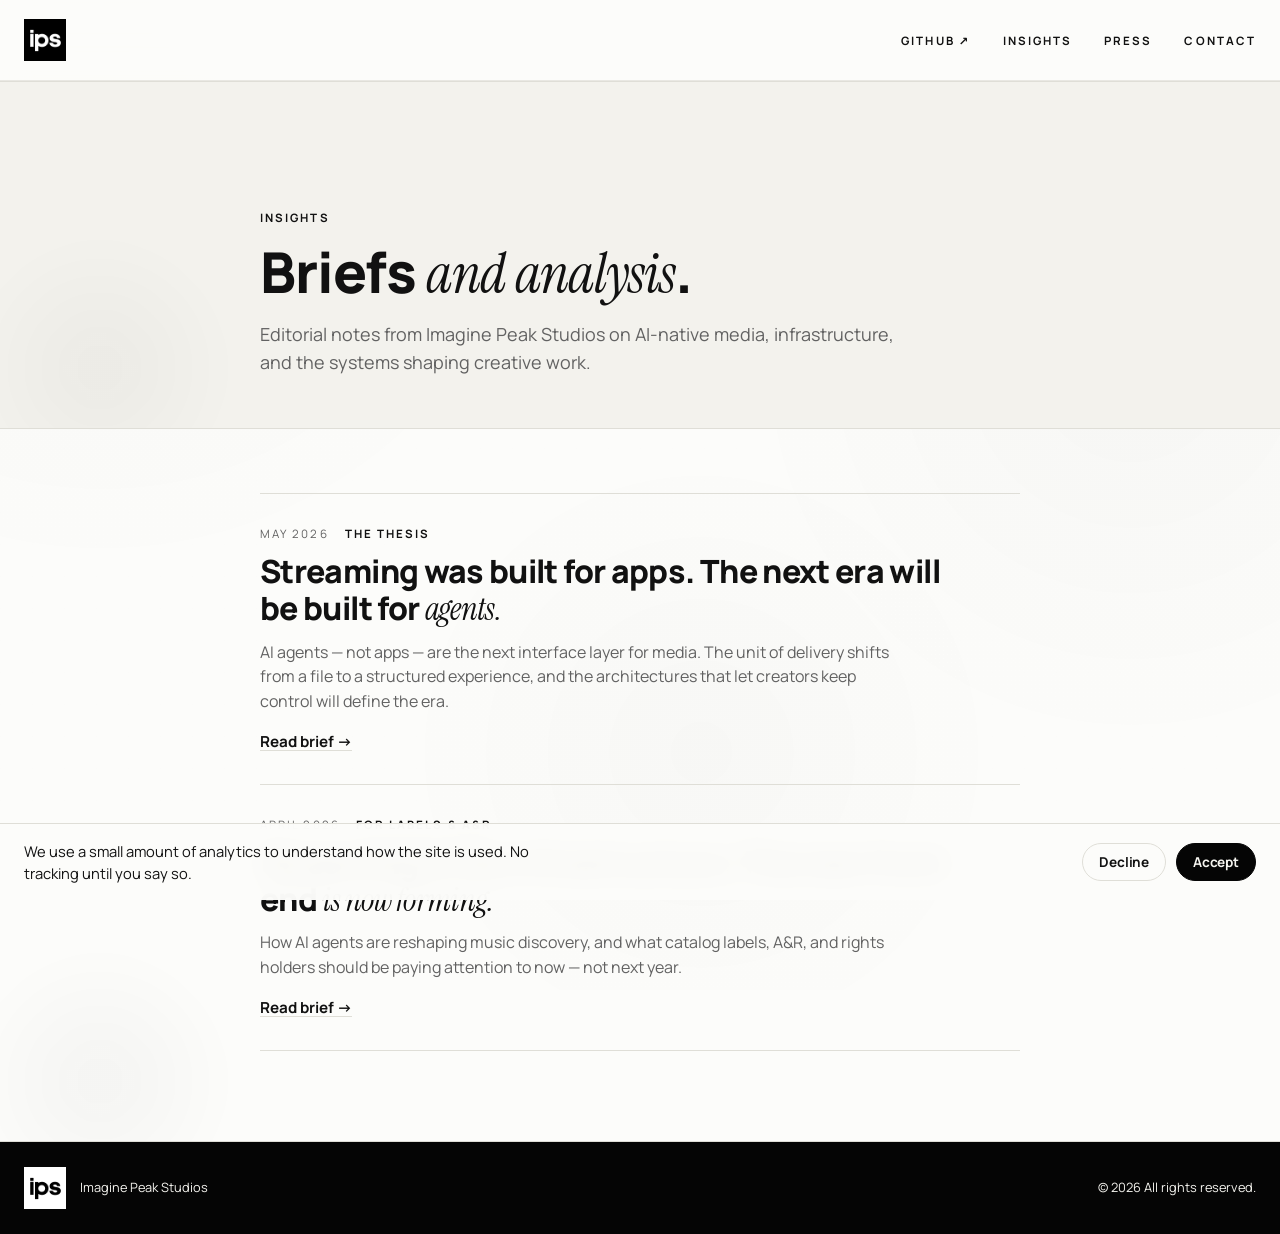
==== commit 2ce6dfea: "Publish flagship thesis brief: Built for agents Adds the May 2026 thesis essay positioning AI agents" ====
--- a/insights/index.html
+++ b/insights/index.html
@@ -17,14 +17,14 @@
     <meta property="og:title" content="Insights — Briefs and analysis · Imagine Peak Studios" />
     <meta property="og:description" content="Editorial notes from Imagine Peak Studios on AI-native media, infrastructure, and the systems shaping creative work." />
     <meta property="og:url" content="https://imaginepeakstudios.com/insights/" />
-    <meta property="og:image" content="https://imaginepeakstudios.com/imagine_peak_studios_og.jpg" />
+    <meta property="og:image" content="https://imaginepeakstudios.com/imagine_peak_studios_banner_og.jpg" />
     <meta property="og:image:width" content="1200" />
     <meta property="og:image:height" content="630" />
 
     <meta name="twitter:card" content="summary_large_image" />
     <meta name="twitter:title" content="Insights — Briefs and analysis · Imagine Peak Studios" />
     <meta name="twitter:description" content="Editorial briefs and analysis from Imagine Peak Studios." />
-    <meta name="twitter:image" content="https://imaginepeakstudios.com/imagine_peak_studios_og.jpg" />
+    <meta name="twitter:image" content="https://imaginepeakstudios.com/imagine_peak_studios_banner_og.jpg" />
     <meta name="theme-color" content="#050505" />
 
     <!-- Google tag (gtag.js) with Consent Mode v2 — mirrors main site -->
@@ -216,6 +216,18 @@
       <section class="section insights-list ambient-section">
         <div class="shell reading-shell">
 
+          <a class="brief-card" href="/insights/built-for-agents">
+            <div class="brief-card-meta">
+              <span>May 2026</span>
+              <span class="tag">The Thesis</span>
+            </div>
+            <h2 class="brief-card-headline">Streaming was built for apps. The next era will be built for <em>agents.</em></h2>
+            <p class="brief-card-deck">
+              AI agents — not apps — are the next interface layer for media. The unit of delivery shifts from a file to a structured experience, and the architectures that let creators keep control will define the era.
+            </p>
+            <span class="brief-card-cta">Read brief →</span>
+          </a>
+
           <a class="brief-card" href="/insights/labels-ai-discovery">
             <div class="brief-card-meta">
               <span>April 2026</span>
--- a/styles.css
+++ b/styles.css
@@ -601,9 +601,15 @@
 
 .intro {
   border-top: 1px solid var(--rule);
-  background:
-    linear-gradient(180deg, rgba(255, 255, 255, 0.35), rgba(243, 242, 237, 0.55)),
-    var(--bg);
+  background: var(--bg-soft);
+}
+
+.intro::before {
+  content: "";
+  position: absolute;
+  inset: 0;
+  background: rgba(17, 17, 17, 0.028);
+  pointer-events: none;
 }
 
 .intro-rule {
@@ -819,7 +825,7 @@
 }
 
 .credibility {
-  background: var(--bg-soft);
+  background: var(--bg);
 }
 
 .credibility-grid {
@@ -846,7 +852,7 @@
   padding: 0 1rem;
   border: 1px solid rgba(17, 17, 17, 0.1);
   border-radius: 999px;
-  background: rgba(255, 255, 255, 0.62);
+  background: #e7e7e7;
   color: rgba(17, 17, 17, 0.88);
   font-size: 0.82rem;
   font-weight: 700;
@@ -915,9 +921,7 @@
 }
 
 .contact {
-  background:
-    linear-gradient(180deg, rgba(255, 255, 255, 0), rgba(243, 242, 237, 0.75)),
-    var(--bg);
+  background: var(--bg);
 }
 
 .contact .reading-shell {
@@ -950,6 +954,20 @@
 .sub-footer {
   background: var(--bg-soft);
   border-top: 1px solid var(--rule);
+  position: relative;
+  overflow: clip;
+}
+
+.sub-footer::before {
+  content: "";
+  position: absolute;
+  inset: 0;
+  background: rgba(17, 17, 17, 0.028);
+  pointer-events: none;
+}
+
+.sub-footer-shell {
+  position: relative;
 }
 
 .sub-footer-shell {
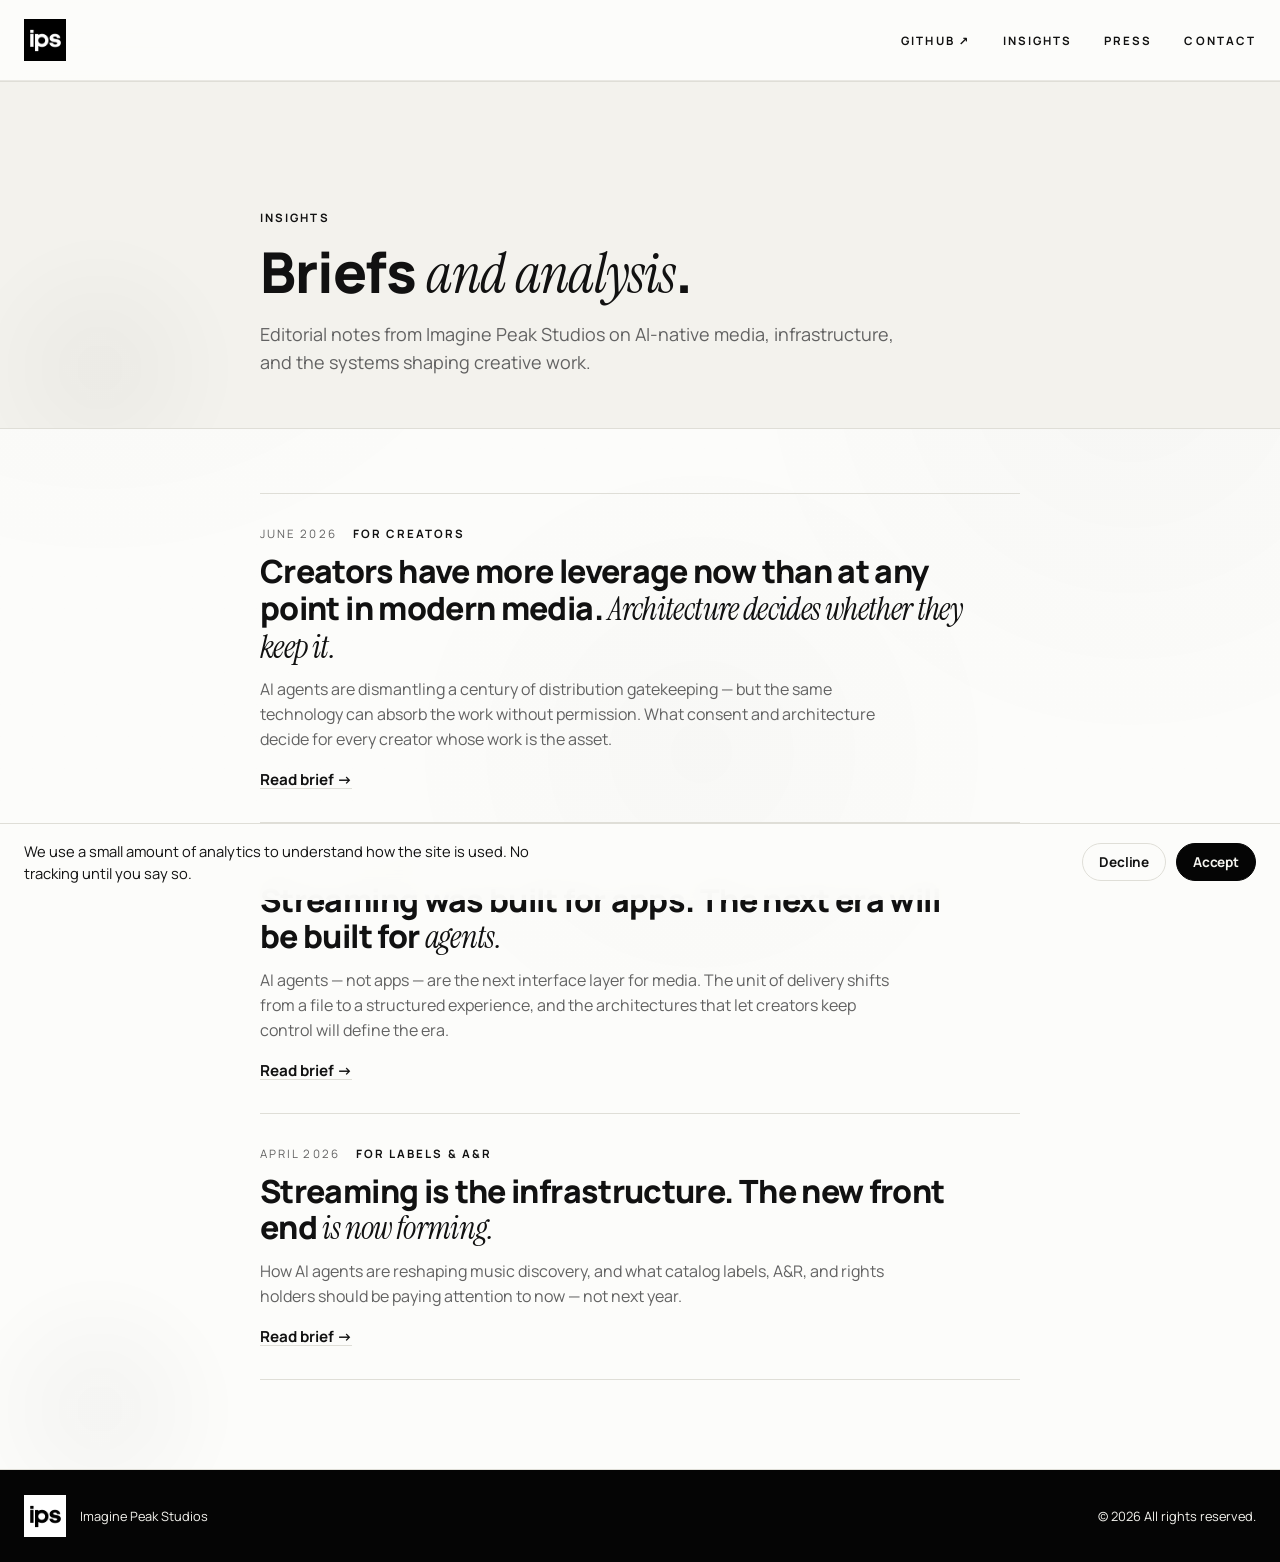
==== commit de183357: "Publish creators brief: leverage, consent, and architecture New brief on why creators have unprecede" ====
--- a/insights/index.html
+++ b/insights/index.html
@@ -216,6 +216,18 @@
       <section class="section insights-list ambient-section">
         <div class="shell reading-shell">
 
+          <a class="brief-card" href="/insights/creators-copyright-preservation">
+            <div class="brief-card-meta">
+              <span>June 2026</span>
+              <span class="tag">For Creators</span>
+            </div>
+            <h2 class="brief-card-headline">Creators have more leverage now than at any point in modern media. <em>Architecture decides whether they keep it.</em></h2>
+            <p class="brief-card-deck">
+              AI agents are dismantling a century of distribution gatekeeping — but the same technology can absorb the work without permission. What consent and architecture decide for every creator whose work is the asset.
+            </p>
+            <span class="brief-card-cta">Read brief →</span>
+          </a>
+
           <a class="brief-card" href="/insights/built-for-agents">
             <div class="brief-card-meta">
               <span>May 2026</span>
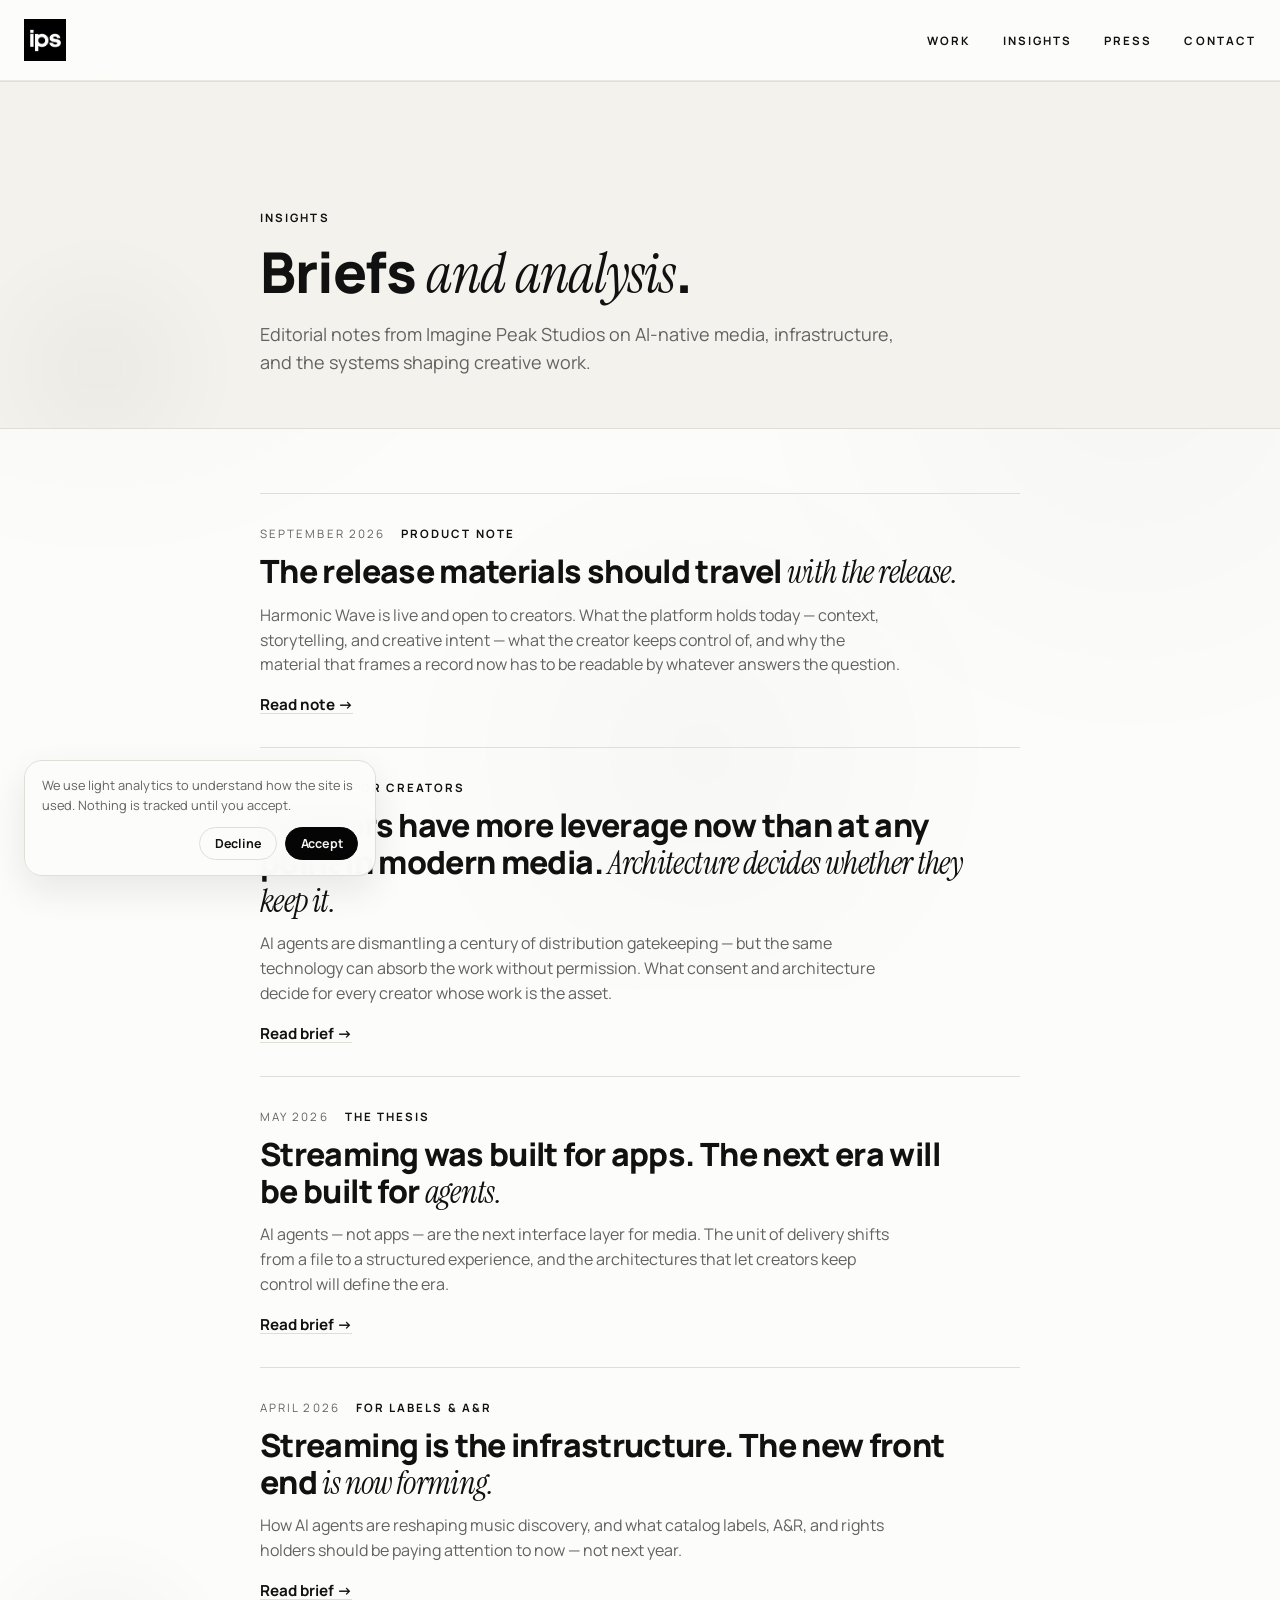
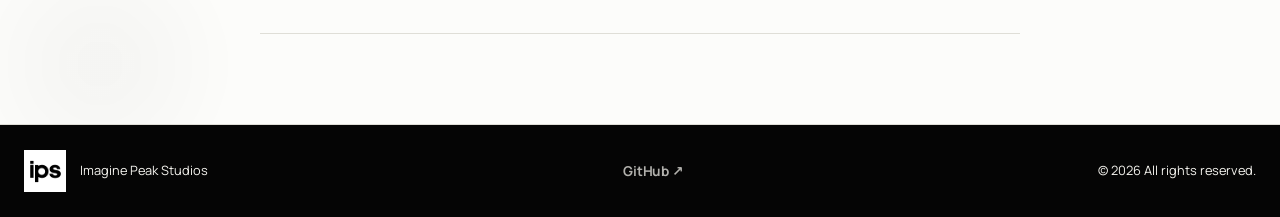
==== commit 1698fced: "Content refresh: Harmonic Wave as flagship, current product status Align the site with where the pro" ====
--- a/insights/index.html
+++ b/insights/index.html
@@ -193,7 +193,7 @@
           </span>
         </button>
         <nav id="site-nav" class="site-nav" aria-label="Primary">
-          <a href="https://github.com/imaginepeakstudios" target="_blank" rel="noopener noreferrer">GitHub <span class="arrow-glyph" aria-hidden="true">↗&#xFE0E;</span></a>
+          <a href="/#projects">Work</a>
           <a href="/insights/">Insights</a>
           <a href="/press/">Press</a>
           <a href="/#contact">Contact</a>
@@ -216,6 +216,17 @@
       <section class="section insights-list ambient-section">
         <div class="shell reading-shell">
 
+          <a class="brief-card" href="/insights/harmonic-wave-agent-readable-releases">
+            <div class="brief-card-meta">
+              <span>September 2026</span>
+              <span class="tag">Product Note</span>
+            </div>
+            <h2 class="brief-card-headline">The release materials should travel <em>with the release.</em></h2>
+            <p class="brief-card-deck">
+              Harmonic Wave is live and open to creators. What the platform holds today — context, storytelling, and creative intent — what the creator keeps control of, and why the material that frames a record now has to be readable by whatever answers the question.
+            </p>
+            <span class="brief-card-cta">Read note →</span>
+          </a>
           <a class="brief-card" href="/insights/creators-copyright-preservation">
             <div class="brief-card-meta">
               <span>June 2026</span>
@@ -270,13 +281,16 @@
           />
           <p>Imagine Peak Studios</p>
         </a>
+        <nav class="footer-links" aria-label="Secondary">
+          <a href="https://github.com/imaginepeakstudios" target="_blank" rel="noopener noreferrer">GitHub <span class="arrow-glyph" aria-hidden="true">↗&#xFE0E;</span></a>
+        </nav>
         <p class="footer-meta"><small>&copy; 2026 All rights reserved.</small></p>
       </div>
     </footer>
 
     <aside class="consent-banner" id="consent-banner" role="dialog" aria-live="polite" aria-label="Privacy preferences" hidden>
       <div class="shell consent-shell">
-        <p class="consent-copy">We use a small amount of analytics to understand how the site is used. No tracking until you say so.</p>
+        <p class="consent-copy">We use light analytics to understand how the site is used. Nothing is tracked until you accept.</p>
         <div class="consent-actions">
           <button type="button" class="consent-btn consent-decline" data-consent="denied">Decline</button>
           <button type="button" class="consent-btn consent-accept" data-consent="granted">Accept</button>
--- a/styles.css
+++ b/styles.css
@@ -1046,14 +1046,17 @@
 
 .consent-banner {
   position: fixed;
-  left: 0;
-  right: 0;
-  bottom: 0;
+  left: 24px;
+  right: auto;
+  bottom: 24px;
   z-index: 30;
-  background: rgba(252, 252, 250, 0.96);
+  width: min(calc(100vw - 48px), 352px);
+  background: rgba(252, 252, 250, 0.97);
   backdrop-filter: blur(14px);
   -webkit-backdrop-filter: blur(14px);
-  border-top: 1px solid var(--rule);
+  border: 1px solid var(--rule);
+  border-radius: 18px;
+  box-shadow: 0 14px 36px rgba(17, 17, 17, 0.09);
   opacity: 0;
   transform: translateY(8px);
   transition: opacity 220ms ease, transform 220ms ease;
@@ -1065,26 +1068,30 @@
 }
 
 .consent-shell {
+  width: auto;
+  max-width: none;
+  margin: 0;
+  display: flex;
+  flex-direction: column;
+  align-items: flex-start;
+  gap: 0.75rem;
+  padding: 0.95rem 1.05rem;
+}
+
+.consent-copy {
+  margin: 0;
+  color: var(--muted);
+  font-size: 0.8rem;
+  line-height: 1.5;
+  max-width: none;
+}
+
+.consent-actions {
   display: flex;
   align-items: center;
-  justify-content: space-between;
-  gap: 1.5rem;
-  padding: 1rem 0;
-}
-
-.consent-copy {
-  margin: 0;
-  color: var(--text);
-  font-size: 0.92rem;
-  line-height: 1.5;
-  max-width: 60ch;
-}
-
-.consent-actions {
-  display: inline-flex;
-  align-items: center;
-  gap: 0.6rem;
-  flex-shrink: 0;
+  justify-content: flex-end;
+  align-self: stretch;
+  gap: 0.5rem;
 }
 
 .consent-btn {
@@ -1094,9 +1101,9 @@
   color: var(--text);
   font-family: "Manrope", sans-serif;
   font-weight: 700;
-  font-size: 0.85rem;
+  font-size: 0.78rem;
   letter-spacing: -0.01em;
-  padding: 0.55rem 1rem;
+  padding: 0.44rem 0.9rem;
   border-radius: 999px;
   cursor: pointer;
   transition: background 180ms ease, color 180ms ease, border-color 180ms ease;
@@ -1159,6 +1166,146 @@
   100% {
     transform: translate3d(1.2%, -1.2%, 0) scale(1.03);
   }
+}
+
+/* --- Now-live activity strip (below the hero) --- */
+.now-strip {
+  display: block;
+  padding: 0.5rem 0 0;
+}
+
+.now-shell {
+  display: flex;
+  align-items: baseline;
+  flex-wrap: wrap;
+  gap: 0.55rem 1.15rem;
+  padding: 1rem 0;
+  border-top: 1px solid var(--rule);
+  border-bottom: 1px solid var(--rule);
+}
+
+.now-label {
+  flex-shrink: 0;
+  font-size: var(--meta);
+  font-weight: 700;
+  letter-spacing: 0.18em;
+  text-transform: uppercase;
+  color: var(--text);
+}
+
+.now-label::before {
+  content: "";
+  display: inline-block;
+  width: 7px;
+  height: 7px;
+  margin-right: 0.55rem;
+  border-radius: 50%;
+  background: var(--text);
+  vertical-align: middle;
+}
+
+.now-copy {
+  flex: 1 1 22rem;
+  margin: 0;
+  color: var(--muted);
+  font-size: 0.98rem;
+  line-height: 1.55;
+}
+
+.now-link {
+  flex-shrink: 0;
+  color: var(--text);
+  font-size: 0.9rem;
+  font-weight: 700;
+  letter-spacing: -0.01em;
+  text-decoration: underline;
+  text-underline-offset: 0.16em;
+  text-decoration-thickness: 1px;
+}
+
+/* --- Proof strip (Selected Projects section head) --- */
+.proof-strip {
+  list-style: none;
+  margin: 1.4rem 0 0;
+  padding: 0;
+  display: flex;
+  flex-wrap: wrap;
+  align-items: center;
+  gap: 0.45rem 1.45rem;
+}
+
+.proof-strip li {
+  position: relative;
+  font-size: var(--meta);
+  font-weight: 700;
+  letter-spacing: 0.14em;
+  text-transform: uppercase;
+  color: var(--muted);
+}
+
+.proof-strip li + li::before {
+  content: "";
+  position: absolute;
+  left: -0.8rem;
+  top: 50%;
+  width: 3px;
+  height: 3px;
+  margin-top: -1.5px;
+  border-radius: 50%;
+  background: var(--rule);
+}
+
+/* --- Small meta line under a project card (patent / legal detail) --- */
+.project-note {
+  margin: 0.1rem 0 0;
+  max-width: 44rem;
+  color: var(--muted);
+  font-size: 0.8rem;
+  line-height: 1.55;
+}
+
+/* --- Flagship product screenshot (Harmonic Wave) --- */
+.feature-primary {
+  grid-template-columns: minmax(0, 1fr) 520px;
+}
+
+.project-visual-wide {
+  max-width: 520px;
+  min-height: 0;
+}
+
+.project-screenshot-frame {
+  display: block;
+  padding: 0;
+  overflow: hidden;
+  background: #0b0f14;
+}
+
+.project-screenshot {
+  display: block;
+  width: 100%;
+  height: auto;
+}
+
+/* --- Footer secondary links --- */
+.footer-links {
+  display: inline-flex;
+  align-items: center;
+  gap: 1.25rem;
+}
+
+.footer-links a {
+  color: var(--light-muted);
+  font-size: 0.85rem;
+  font-weight: 700;
+  letter-spacing: -0.01em;
+  text-decoration: none;
+  transition: color 180ms ease;
+}
+
+.footer-links a:hover,
+.footer-links a:focus-visible {
+  color: var(--light-ink);
 }
 
 @media (max-width: 900px) {
@@ -1195,6 +1342,14 @@
   .project-content {
     grid-column: auto;
     grid-row: auto;
+  }
+
+  .feature-primary {
+    grid-template-columns: 1fr;
+  }
+
+  .project-visual-wide {
+    max-width: 520px;
   }
 
   .section-watermark,
@@ -1408,20 +1563,42 @@
     font-size: 0.82rem;
   }
 
-  .consent-shell {
-    flex-direction: column;
-    align-items: flex-start;
-    gap: 0.85rem;
-    padding: 0.9rem 0;
-  }
-
-  .consent-copy {
-    font-size: 0.85rem;
-  }
-
-  .consent-actions {
-    width: 100%;
-    justify-content: flex-end;
+  .consent-banner {
+    left: 16px;
+    right: 16px;
+    bottom: 16px;
+    width: auto;
+  }
+
+  .now-shell {
+    gap: 0.5rem 0.9rem;
+  }
+
+  .now-copy {
+    flex-basis: 100%;
+    font-size: 0.92rem;
+  }
+
+  /* Separator dots are absolutely positioned, so a wrapped row would start
+     with a dangling dot. Below 900px the strip wraps — drop them and let the
+     gap do the separating. */
+  .proof-strip {
+    gap: 0.35rem 1.3rem;
+  }
+
+  .proof-strip li + li::before {
+    display: none;
+  }
+
+  .footer-shell {
+    flex-wrap: wrap;
+    gap: 0.5rem 1rem;
+    padding-top: 1.1rem;
+    padding-bottom: 1.1rem;
+  }
+
+  .footer-links a {
+    font-size: 0.8rem;
   }
 
   .method-panel {
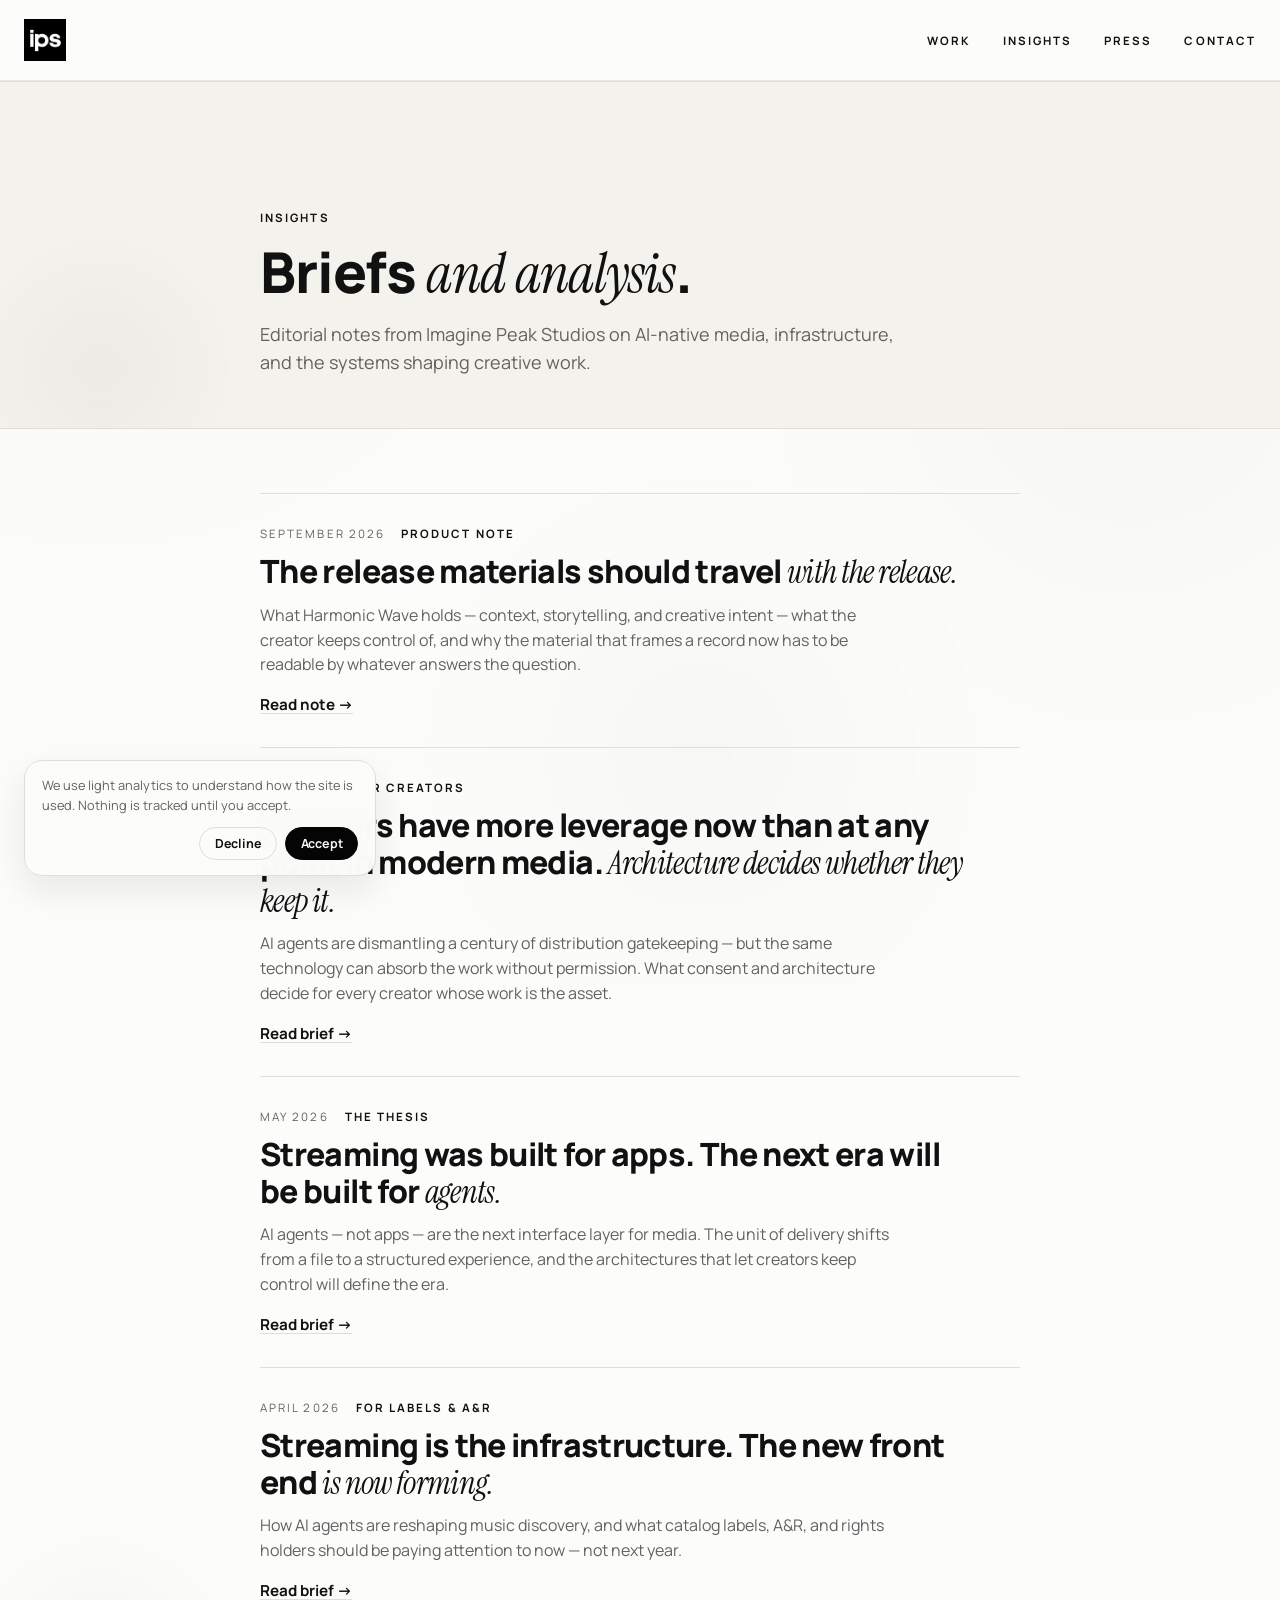
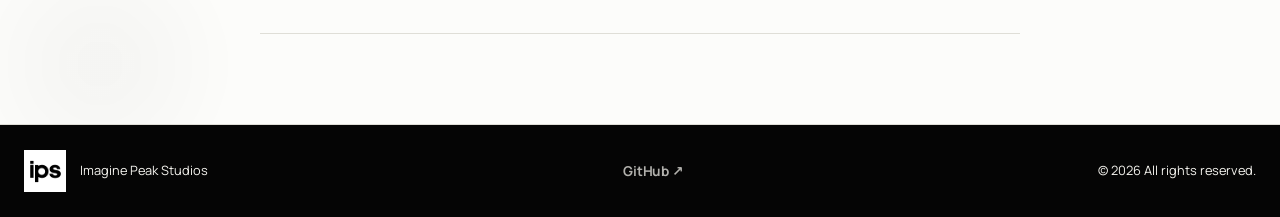
==== commit 8f37a951: "Correct Harmonic Wave availability; use the creator image on the card Two corrections to the content" ====
--- a/insights/index.html
+++ b/insights/index.html
@@ -223,7 +223,7 @@
             </div>
             <h2 class="brief-card-headline">The release materials should travel <em>with the release.</em></h2>
             <p class="brief-card-deck">
-              Harmonic Wave is live and open to creators. What the platform holds today — context, storytelling, and creative intent — what the creator keeps control of, and why the material that frames a record now has to be readable by whatever answers the question.
+              What Harmonic Wave holds — context, storytelling, and creative intent — what the creator keeps control of, and why the material that frames a record now has to be readable by whatever answers the question.
             </p>
             <span class="brief-card-cta">Read note →</span>
           </a>
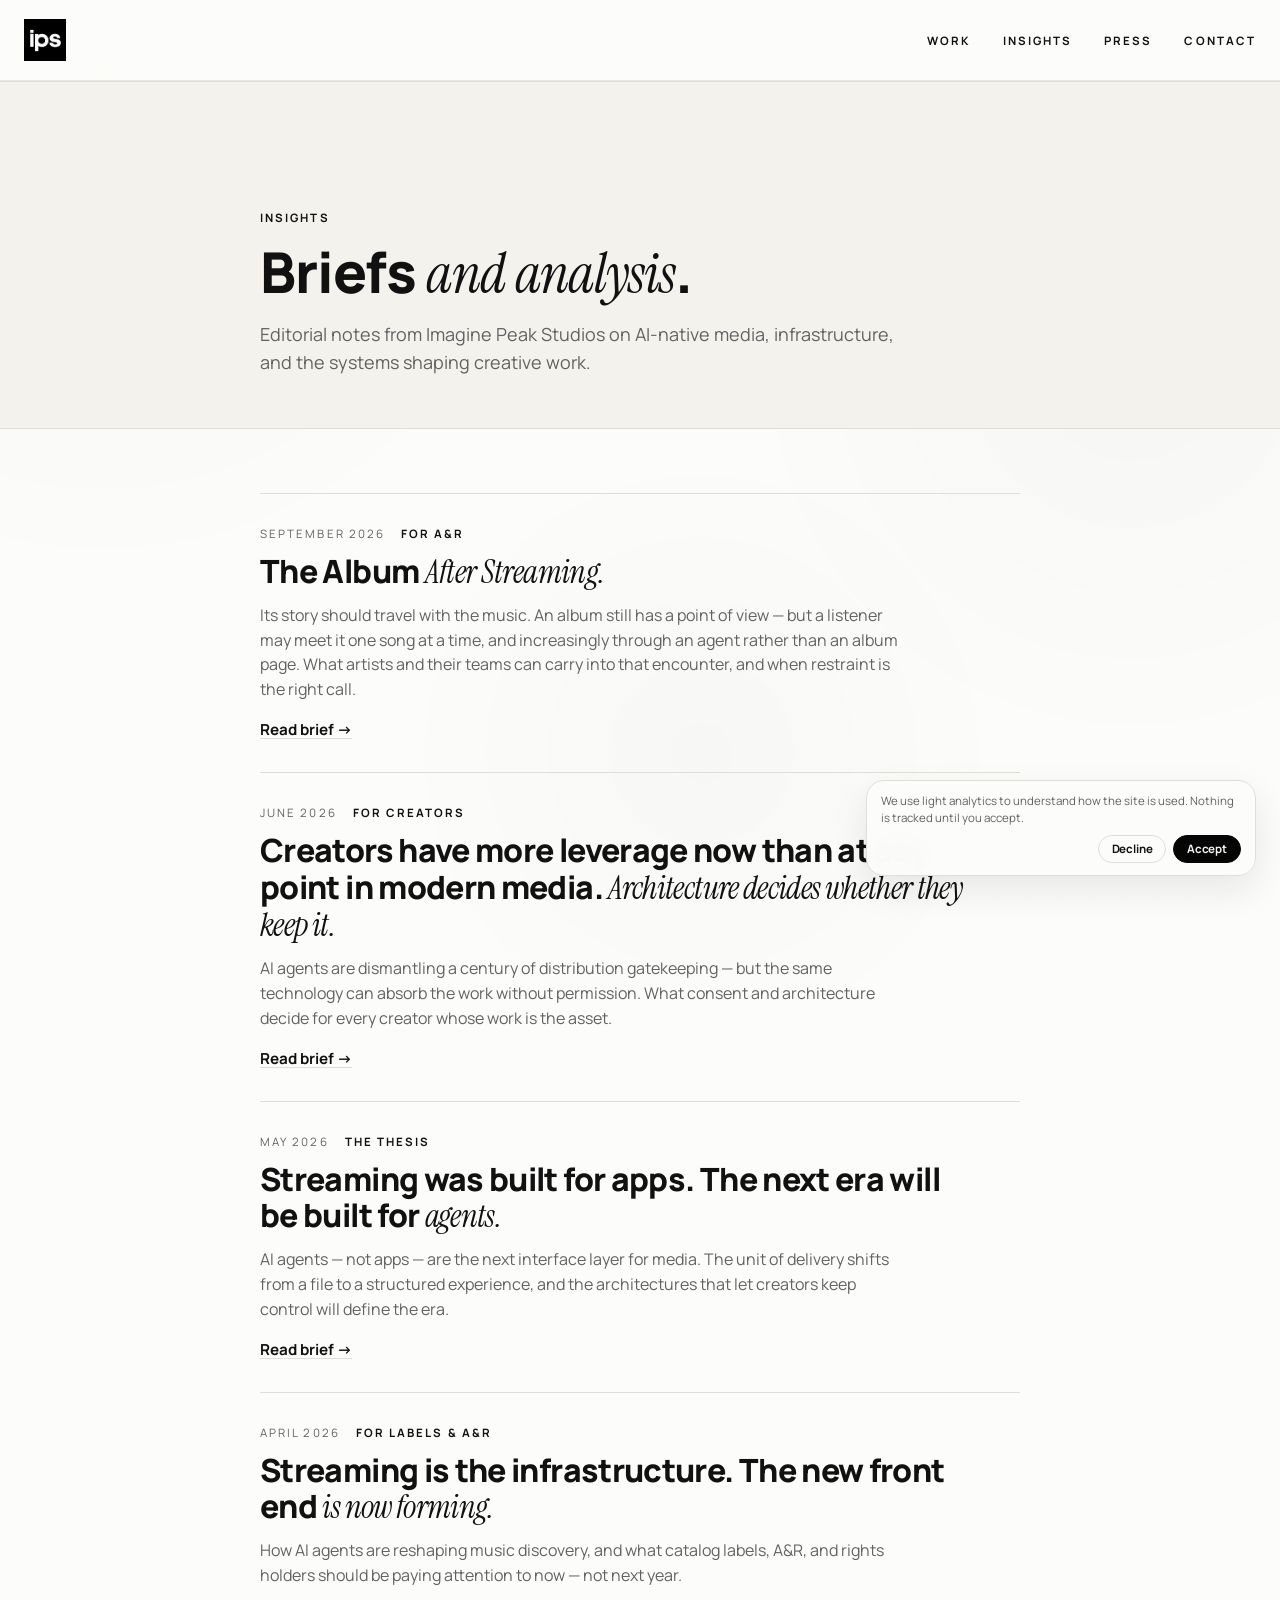
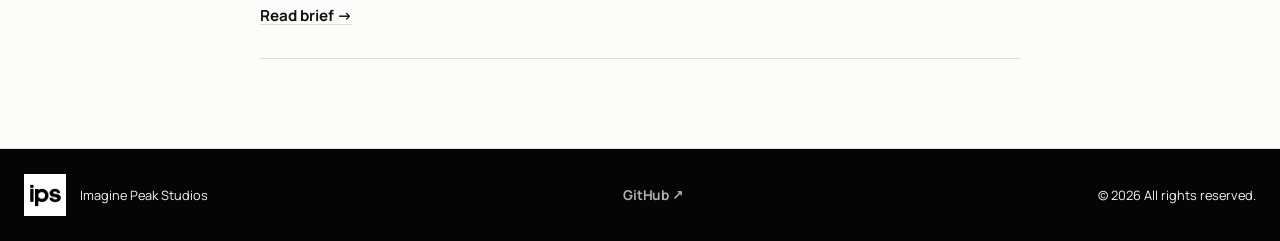
==== commit 4f7b1b9b: "Publish "The Album After Streaming"; retire the Product Note New brief for A&R, September 2026, from" ====
--- a/insights/index.html
+++ b/insights/index.html
@@ -216,16 +216,16 @@
       <section class="section insights-list ambient-section">
         <div class="shell reading-shell">
 
-          <a class="brief-card" href="/insights/harmonic-wave-agent-readable-releases">
+          <a class="brief-card" href="/insights/ar-album-after-streaming">
             <div class="brief-card-meta">
               <span>September 2026</span>
-              <span class="tag">Product Note</span>
+              <span class="tag">For A&amp;R</span>
             </div>
-            <h2 class="brief-card-headline">The release materials should travel <em>with the release.</em></h2>
+            <h2 class="brief-card-headline">The Album <em>After Streaming.</em></h2>
             <p class="brief-card-deck">
-              What Harmonic Wave holds — context, storytelling, and creative intent — what the creator keeps control of, and why the material that frames a record now has to be readable by whatever answers the question.
+              Its story should travel with the music. An album still has a point of view — but a listener may meet it one song at a time, and increasingly through an agent rather than an album page. What artists and their teams can carry into that encounter, and when restraint is the right call.
             </p>
-            <span class="brief-card-cta">Read note →</span>
+            <span class="brief-card-cta">Read brief →</span>
           </a>
           <a class="brief-card" href="/insights/creators-copyright-preservation">
             <div class="brief-card-meta">
--- a/styles.css
+++ b/styles.css
@@ -577,18 +577,6 @@
   transform: translateY(0);
 }
 
-.ambient-section::before {
-  content: "";
-  position: absolute;
-  inset: auto auto -80px -40px;
-  width: 280px;
-  height: 280px;
-  border-radius: 50%;
-  background: radial-gradient(circle, rgba(17, 17, 17, 0.03), transparent 68%);
-  pointer-events: none;
-  filter: blur(12px);
-}
-
 .section-head {
   display: grid;
   gap: 1rem;
@@ -860,23 +848,10 @@
   text-transform: uppercase;
 }
 
-.method-grid {
+.method-panel {
   display: grid;
-  grid-template-columns: minmax(0, 0.9fr) minmax(0, 1.1fr);
-  gap: 3rem;
-  align-items: start;
-}
-
-.method-copy {
-  display: grid;
-  gap: 1.25rem;
-}
-
-.method-panel {
-  display: flex;
-  flex-wrap: wrap;
-  gap: 0.75rem;
-  padding: 1.25rem;
+  gap: 0.85rem;
+  padding: 1.35rem 1.25rem;
   margin-bottom: 0.75rem;
   border-radius: 30px;
   background:
@@ -887,19 +862,54 @@
     0 18px 44px rgba(17, 17, 17, 0.14);
 }
 
-.method-panel span {
+.method-group {
+  display: grid;
+  grid-template-columns: 4.75rem minmax(0, 1fr);
+  align-items: start;
+  gap: 0.5rem;
+}
+
+.method-group-items {
+  display: flex;
+  flex-wrap: wrap;
+  gap: 0.5rem;
+}
+
+.method-group-label {
+  margin: 0;
+  padding-top: 0.72rem;
+  font-size: 0.6rem;
+  font-weight: 700;
+  letter-spacing: 0.16em;
+  text-transform: uppercase;
+  color: var(--light-muted);
+}
+
+.method-group-items span {
   display: inline-flex;
   align-items: center;
-  min-height: 38px;
-  padding: 0 1rem;
+  min-height: 34px;
+  padding: 0 0.85rem;
   border: 1px solid rgba(245, 244, 239, 0.1);
   border-radius: 14px;
   background: rgba(255, 255, 255, 0.04);
   box-shadow: inset 0 1px 0 rgba(255, 255, 255, 0.03);
   color: var(--light-ink);
-  font-size: 0.85rem;
+  font-size: 0.8rem;
   font-weight: 600;
   letter-spacing: 0.02em;
+}
+
+.method-grid {
+  display: grid;
+  grid-template-columns: minmax(0, 0.9fr) minmax(0, 1.1fr);
+  gap: 3rem;
+  align-items: start;
+}
+
+.method-copy {
+  display: grid;
+  gap: 1.25rem;
 }
 
 .contact .text-link {
@@ -1046,11 +1056,11 @@
 
 .consent-banner {
   position: fixed;
-  left: 24px;
-  right: auto;
+  left: auto;
+  right: 24px;
   bottom: 24px;
   z-index: 30;
-  width: min(calc(100vw - 48px), 352px);
+  width: min(calc(100vw - 48px), 390px);
   background: rgba(252, 252, 250, 0.97);
   backdrop-filter: blur(14px);
   -webkit-backdrop-filter: blur(14px);
@@ -1074,15 +1084,15 @@
   display: flex;
   flex-direction: column;
   align-items: flex-start;
-  gap: 0.75rem;
-  padding: 0.95rem 1.05rem;
+  gap: 0.55rem;
+  padding: 0.75rem 0.9rem;
 }
 
 .consent-copy {
   margin: 0;
   color: var(--muted);
-  font-size: 0.8rem;
-  line-height: 1.5;
+  font-size: 0.72rem;
+  line-height: 1.4;
   max-width: none;
 }
 
@@ -1091,7 +1101,7 @@
   align-items: center;
   justify-content: flex-end;
   align-self: stretch;
-  gap: 0.5rem;
+  gap: 0.45rem;
 }
 
 .consent-btn {
@@ -1101,9 +1111,9 @@
   color: var(--text);
   font-family: "Manrope", sans-serif;
   font-weight: 700;
-  font-size: 0.78rem;
+  font-size: 0.72rem;
   letter-spacing: -0.01em;
-  padding: 0.44rem 0.9rem;
+  padding: 0.36rem 0.78rem;
   border-radius: 999px;
   cursor: pointer;
   transition: background 180ms ease, color 180ms ease, border-color 180ms ease;
@@ -1265,8 +1275,12 @@
 }
 
 /* --- Flagship product screenshot (Harmonic Wave) --- */
-.feature-primary {
-  grid-template-columns: minmax(0, 1fr) 520px;
+/* The flagship visual track must be able to SHRINK. A fixed `520px` track
+   never yields, so between the 900px breakpoint and roughly 1200px it ate the
+   text column and the copy ran tall and narrow. minmax() lets it give way, and
+   the card stacks at 1080px rather than holding two cramped columns. */
+.feature-media {
+  grid-template-columns: minmax(0, 1fr) minmax(0, 520px);
 }
 
 .project-visual-wide {
@@ -1274,17 +1288,125 @@
   min-height: 0;
 }
 
+@media (max-width: 1080px) {
+  .feature-media {
+    grid-template-columns: 1fr;
+  }
+
+  .feature-media .project-visual,
+  .feature-media .project-content {
+    grid-column: auto;
+    grid-row: auto;
+  }
+
+  .feature-media .project-visual-wide {
+    max-width: 560px;
+    justify-self: start;
+  }
+}
+
+/* All three project images share one frame height, keyed to the Harmonic Wave
+   image's own aspect (1400x781). Taller sources (Matthew Hartley) crop from the
+   BOTTOM via `object-position: center top`; wider ones (RoboticWorks) scale to
+   fill the height and lose a little at the sides, since they have no bottom to
+   give. */
 .project-screenshot-frame {
+  position: relative;
   display: block;
   padding: 0;
   overflow: hidden;
+  aspect-ratio: 1400 / 781;
   background: #0b0f14;
+}
+
+/* Corner bug — the app icon as a circular badge, lower left. The icon carries
+   its own dark tile, so it needs no scrim over the photo; a thin ring and a
+   soft shadow are enough to seat it. */
+.project-visual-bug {
+  position: absolute;
+  left: 1.1rem;
+  bottom: 1.1rem;
+  z-index: 1;
+  box-sizing: border-box;
+  display: block;
+  width: 86px;
+  height: 86px;
+  padding: 11px;
+  border-radius: 50%;
+  background: #0b0f14;
+  border: 1px solid rgba(245, 244, 239, 0.24);
+  box-shadow: 0 6px 20px rgba(0, 0, 0, 0.5);
+}
+
+/* The disc lives on the wrapper, never on the <img>. border-radius on a
+   replaced element scales the clip onto the CONTENT box, so with object-fit
+   + padding it closes in on the artwork and chamfers its corners. */
+.project-visual-bug img {
+  display: block;
+  width: 100%;
+  height: 100%;
+  object-fit: contain;
+}
+
+/* The Harmonic Wave mark is a wide transparent glyph rather than a square
+   tile, so object-fit letterboxes it. Less inset lets it read at size. */
+.project-visual-bug-mark {
+  padding: 8px;
+}
+
+/* The Matthew Hartley mark sits tighter inside its own artwork, so it needs
+   more inset than the other two to read at the same optical size. */
+.project-visual-bug-tile {
+  padding: 20px;
+}
+
+.project-visual-lockup {
+  position: absolute;
+  left: 1.1rem;
+  bottom: 1.1rem;
+  z-index: 1;
+  display: flex;
+  align-items: center;
+  gap: 0.7rem;
+}
+
+.project-visual-lockup .project-visual-bug {
+  position: static;
+  left: auto;
+  bottom: auto;
+}
+
+.project-visual-wordmark {
+  font-size: 1.28rem;
+  font-weight: 800;
+  letter-spacing: -0.025em;
+  line-height: 1;
+  color: #1f2a37;
+}
+
+/* RoboticWorks runs light — off-white header, navy mark — so its frame and bug
+   invert the treatment the two music cards use. */
+/* The RoboticWorks header is nearly white, so the frame needs a visible edge or
+   the image dissolves into the page. Same grey as the Services accent boxes
+   (#e7e7e7) with a darker rule than the two dark cards need. */
+.project-screenshot-frame-light {
+  background: #e7e7e7;
+  border-color: rgba(17, 17, 17, 0.18);
+}
+
+.project-visual-bug-onlight {
+  padding: 16px;
+  background: #fafaf8;
+  border-color: rgba(17, 17, 17, 0.14);
+  box-shadow: 0 6px 18px rgba(17, 17, 17, 0.14);
 }
 
 .project-screenshot {
   display: block;
   width: 100%;
-  height: auto;
+  height: 100%;
+  object-fit: cover;
+  object-position: center top;
 }
 
 /* --- Footer secondary links --- */
@@ -1369,6 +1491,12 @@
 }
 
 @media (max-width: 720px) {
+  /* --display floors at 4.4rem, which is 70px wide-open at 390px and pushes
+     "Market-ready" past the right edge. Let it scale down below the floor. */
+  :root {
+    --display: clamp(2.6rem, 11.5vw, 4.4rem);
+  }
+
   .nav-toggle {
     display: inline-flex;
     position: fixed;
@@ -1520,11 +1648,6 @@
     font-size: 2.2rem;
   }
 
-  .ambient-section::before {
-    width: 180px;
-    height: 180px;
-  }
-
   .services .service-grid {
     gap: 1.1rem;
   }
@@ -1582,6 +1705,39 @@
   /* Separator dots are absolutely positioned, so a wrapped row would start
      with a dangling dot. Below 900px the strip wraps — drop them and let the
      gap do the separating. */
+  /* The bug is a fixed 86px, which is ~16% of the 520px desktop frame but a
+     quarter of the frame on a phone. Scale it down so it keeps the same
+     optical weight. */
+  .project-visual-bug {
+    width: 64px;
+    height: 64px;
+    padding: 8px;
+    left: 0.85rem;
+    bottom: 0.85rem;
+  }
+
+  .project-visual-lockup {
+    left: 0.85rem;
+    bottom: 0.85rem;
+    gap: 0.55rem;
+  }
+
+  .project-visual-wordmark {
+    font-size: 1.02rem;
+  }
+
+  .project-visual-bug-tile {
+    padding: 15px;
+  }
+
+  .method-group {
+    grid-template-columns: 3.9rem minmax(0, 1fr);
+  }
+
+  .project-visual-bug-onlight {
+    padding: 12px;
+  }
+
   .proof-strip {
     gap: 0.35rem 1.3rem;
   }
@@ -1601,23 +1757,7 @@
     font-size: 0.8rem;
   }
 
-  .method-panel {
-    display: grid;
-    grid-template-columns: repeat(3, minmax(0, 1fr));
-    gap: 0.5rem;
-    padding: 1rem;
-  }
-
-  .method-panel span {
-    min-height: 34px;
-    padding: 0 0.55rem;
-    font-size: 0.72rem;
-    letter-spacing: 0.02em;
-    justify-content: center;
-    text-align: center;
-  }
-
-  .credibility-note {
+      .credibility-note {
     gap: 0.55rem;
   }
 
